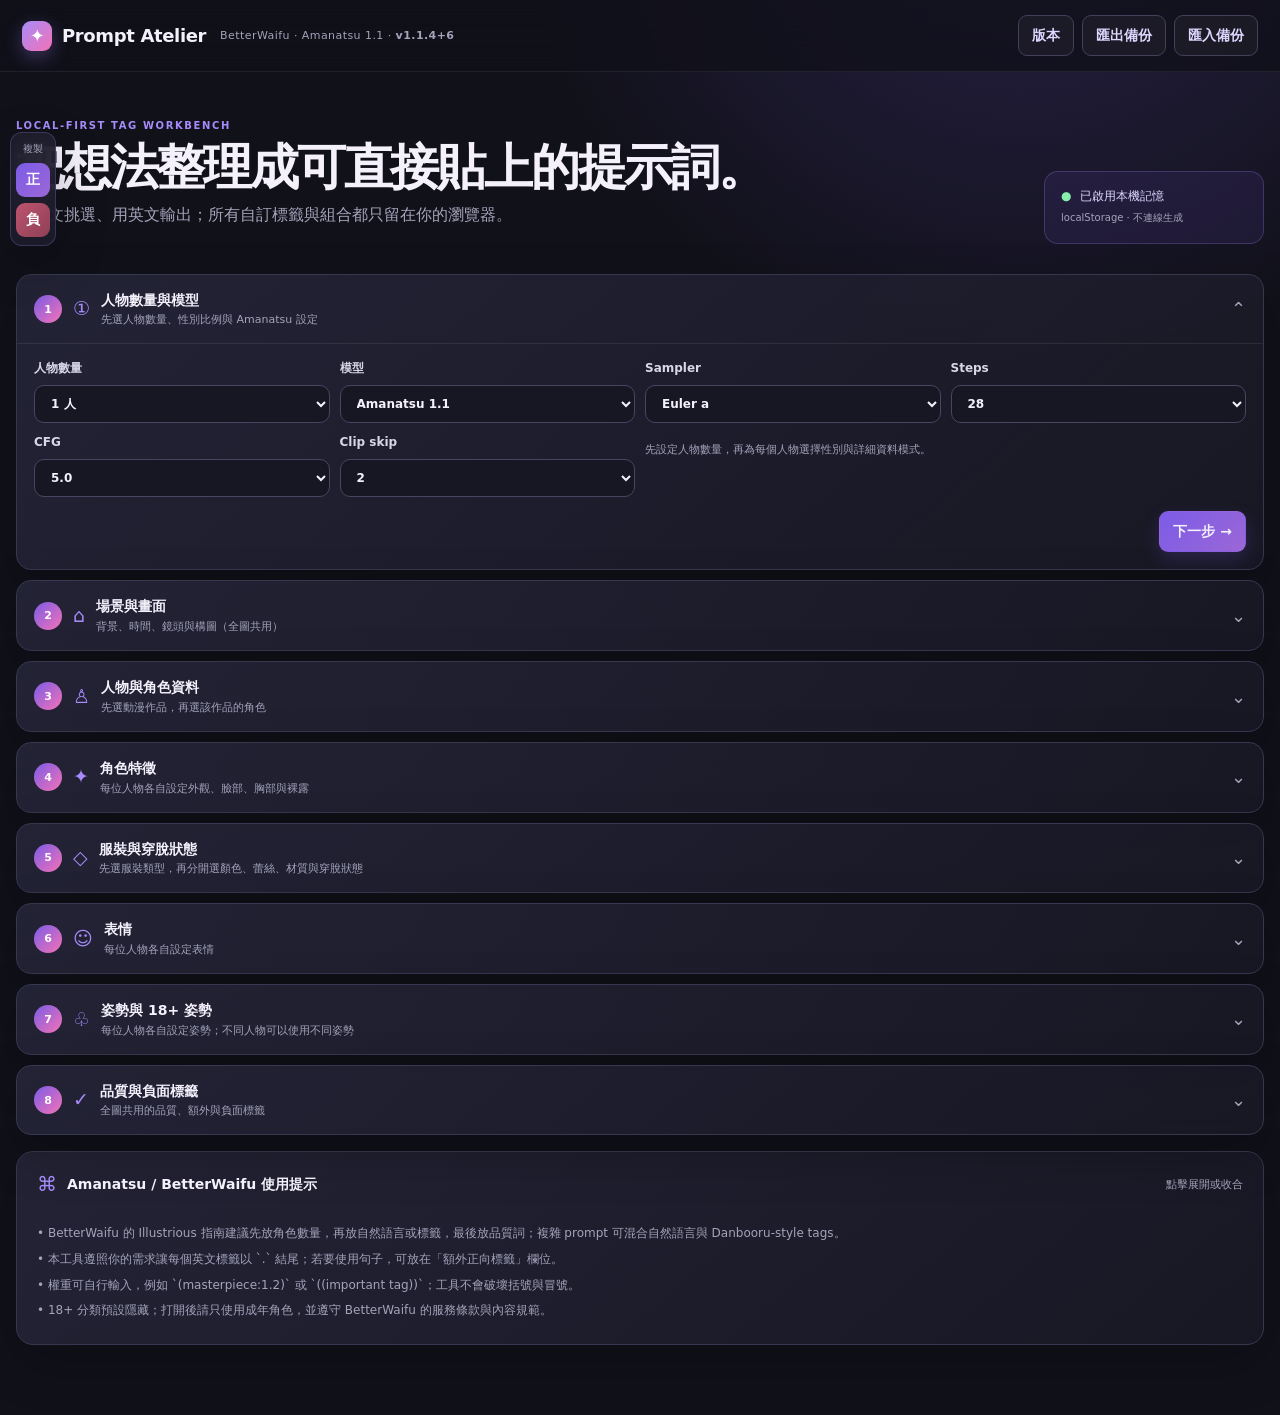
==== standalone_web/index.html @ db913378 "feat: add gothic styles and innerwear layering" ====
<!doctype html>
<html lang="zh-Hant">
<head>
  <meta charset="utf-8">
  <meta name="viewport" content="width=device-width, initial-scale=1">
  <meta name="theme-color" content="#11111a">
  <meta name="description" content="BetterWaifu Amanatsu 1.1 prompt tag builder">
  <link rel="manifest" href="manifest.webmanifest">
  <link rel="icon" href="icon.svg" type="image/svg+xml">
  <link rel="stylesheet" href="styles.css">
  <title>BetterWaifu Prompt Atelier</title>
</head>
<body>
  <header class="topbar">
    <div class="brand"><span class="brand-mark">✦</span><span>Prompt Atelier</span><small>BetterWaifu · Amanatsu 1.1 · <b id="app-version">v1.1.0+2</b></small></div>
    <div class="top-actions">
      <button class="ghost" id="version-btn">版本</button>
      <button class="ghost" id="export-btn">匯出備份</button>
      <button class="ghost" id="import-btn">匯入備份</button>
      <input id="import-file" type="file" accept="application/json,.json" hidden>
    </div>
  </header>

  <main class="shell">
    <section class="hero">
      <div>
        <p class="eyebrow">LOCAL-FIRST TAG WORKBENCH</p>
        <h1>把想法整理成可直接貼上的提示詞。</h1>
        <p class="subhead">用中文挑選、用英文輸出；所有自訂標籤與組合都只留在你的瀏覽器。</p>
      </div>
      <div class="hero-note"><span>●</span> 已啟用本機記憶<br><small>localStorage · 不連線生成</small></div>
    </section>

    <section id="wizard" class="wizard" aria-label="漸進式提示詞設定"></section>

    <section class="grid-layout">
      <div class="main-column">
        <article class="panel setup-panel">
          <div class="panel-heading"><div><p class="eyebrow">01 / SETUP</p><h2>組合設定</h2></div><span class="model-pill">✦ Amanatsu preset</span></div>
          <div class="control-grid">
            <label>目標模型<select id="model"><option>Amanatsu 1.1</option><option>Amanatsu（自訂設定）</option><option>通用 Danbooru</option></select></label>
            <label>角色型態<select id="gender"><option>女性</option><option>男性</option><option>混合</option></select></label>
            <label>角色人數<select id="people-count"><option value="1">1 人</option><option value="2">2 人</option><option value="3">3 人</option><option value="4">4 人</option><option value="5">5 人</option><option value="6">6 人</option></select></label>
          </div>
          <div class="control-grid settings-grid">
            <label>Sampler<select id="sampler"><option>Euler a</option><option>DPM++ 2M Karras</option><option>DPM++ SDE Karras</option><option>DDIM</option></select></label>
            <label>Steps<select id="steps"><option value="20">20</option><option value="24">24</option><option value="28">28</option><option value="32">32</option><option value="35">35</option><option value="40">40</option></select></label>
            <label>CFG<select id="cfg"><option>4.5</option><option>5.0</option><option>5.5</option><option>6.0</option><option>7.0</option></select></label>
            <label>Clip skip<select id="clip-skip"><option>1</option><option>2</option></select></label>
          </div>
          <p class="settings-hint">起始建議：Euler a · 28 steps · CFG 5 · Clip skip 2；請以自己的 seed 與畫面比例實測。</p>
          <label class="switch-row"><input type="checkbox" id="show-adult"><span class="switch"></span><span><b>顯示 18+ 標籤分類</b><small>包含胸部、裸露、性行為與性姿勢；只建立成年角色內容。</small></span></label>
          <div class="fields-row">
            <label class="grow">Amanatsu 品質前綴（可修改）<textarea id="preprompt" rows="2">masterpiece, best quality, newest, absurdres, highres</textarea><small>依參考指南預設；輸出在全部選取標籤之後。</small></label>
            <label class="grow">額外正向標籤<textarea id="extra-positive" rows="2" placeholder="可用中文或英文，以逗號或換行分隔"></textarea></label>
          </div>
          <label>負面標籤（Negative prompt）<textarea id="negative" rows="3">lowres, worst quality, bad quality, bad anatomy, bad hands, extra digits, multiple views, fewer digits, extra limbs, missing fingers, deformed, text, error, jpeg artifacts, watermark, unfinished, displeasing, signature, username, scan artifacts</textarea></label>
        </article>

        <article class="panel library-panel">
          <div class="panel-heading"><div><p class="eyebrow">02 / LIBRARY</p><h2>標籤資料庫</h2></div><button class="primary" id="add-tag-btn">＋ 新增標籤</button></div>
          <p class="panel-caption">點選標籤加入提示詞；輸出固定依照角色/特徵 → 服裝 → 表情 → 姿勢 → 其他排序。</p>
          <div class="search-line"><span>⌕</span><input id="search" placeholder="搜尋中文或英文標籤…"><button id="clear-search" class="icon-button" aria-label="清除搜尋">×</button></div>
          <div id="group-filters" class="filters"></div>
          <div id="tag-list" class="tag-list"></div>
        </article>
      </div>

      <aside class="side-column">
        <article class="panel output-panel">
          <div class="panel-heading"><div><p class="eyebrow">03 / OUTPUT</p><h2>輸出結果</h2><small class="version-inline">v<span id="output-version">1.1.2+4</span></small></div><div class="output-actions"><button class="icon-button" id="save-preset" title="儲存組合">▣</button><button class="icon-button" id="clear-all" title="清除目前組合的所有標籤">清除</button><button class="primary small" id="copy-positive">複製英文</button></div></div>
          <p class="panel-caption" id="selected-summary">已選 0 個資料庫標籤 · 英文每個標籤以句點結尾</p>
          <label>English prompt · 可直接貼上<textarea id="positive-output" class="output-text" readonly rows="8"></textarea></label>
          <label>中文翻譯與記憶欄位<textarea id="chinese-output" class="output-text" readonly rows="5"></textarea></label>
          <label>Negative prompt · 負面標籤<textarea id="negative-output" class="output-text" readonly rows="4"></textarea></label>
          <label>Negative prompt · 中文翻譯<textarea id="negative-chinese" class="output-text" readonly rows="4"></textarea></label>
          <div class="order-note">↳ <span id="order-summary"></span></div>
        </article>

        <article class="panel memory-panel">
          <div class="panel-heading"><div><p class="eyebrow">04 / MEMORY</p><h2>記憶與備份</h2></div></div>
          <p class="panel-caption">儲存在這個瀏覽器的 localStorage；清除網站資料會移除記憶。</p>
          <div id="preset-list" class="preset-list"></div>
        </article>
      </aside>
    </section>

    <details class="panel info-panel" open>
      <summary><span>⌘</span><b>Amanatsu / BetterWaifu 使用提示</b><small>點擊展開或收合</small></summary>
      <div class="info-copy">
        <p>• BetterWaifu 的 Illustrious 指南建議先放角色數量，再放自然語言或標籤，最後放品質詞；複雜 prompt 可混合自然語言與 Danbooru-style tags。</p>
        <p>• 本工具遵照你的需求讓每個英文標籤以 `.` 結尾；若要使用句子，可放在「額外正向標籤」欄位。</p>
        <p>• 權重可自行輸入，例如 `(masterpiece:1.2)` 或 `((important tag))`；工具不會破壞括號與冒號。</p>
        <p>• 18+ 分類預設隱藏；打開後請只使用成年角色，並遵守 BetterWaifu 的服務條款與內容規範。</p>
      </div>
    </details>
  </main>

  <div class="copy-rail" aria-label="固定複製列"><span>複製</span><button id="sticky-copy-positive" title="複製正向英文標籤">正</button><button id="sticky-copy-negative" title="複製負面英文標籤">負</button></div>

  <div id="toast" class="toast" role="status"></div>
  <dialog id="custom-dialog">
    <form method="dialog" id="custom-form" class="dialog-card">
      <div class="panel-heading"><div><p class="eyebrow">CUSTOM TAG</p><h2>新增自訂標籤</h2></div><button value="cancel" class="icon-button">×</button></div>
      <label>中文名稱<input id="custom-zh" required placeholder="例如：藍色外套"></label>
      <label>English tag<input id="custom-en" required placeholder="例如：blue jacket"></label>
      <label>分類與輸出順序<select id="custom-group"><option>自訂角色</option><option>自訂特徵</option><option>上衣</option><option>褲子</option><option>裙子</option><option>內衣</option><option>胸罩</option><option>內褲</option><option>襪子</option><option>鞋子</option><option>服裝</option><option>配件</option><option>服裝風格</option><option>上衣顏色</option><option>下身顏色</option><option>服裝顏色</option><option>服裝細節</option><option>服裝材質</option><option>穿脫狀態</option><option>表情</option><option>姿勢</option><option>場景</option><option>其他</option></select></label>
      <p class="dialog-hint">自訂內容只儲存在此瀏覽器，不會上傳。</p>
      <div class="dialog-actions"><button value="cancel" class="ghost">取消</button><button id="custom-submit" value="default" class="primary">加入並選取</button></div>
    </form>
  </dialog>
  <dialog id="character-dialog">
    <form method="dialog" id="character-form" class="dialog-card">
      <div class="panel-heading"><div><p class="eyebrow">CUSTOM CHARACTER</p><h2>新增動漫／角色資料</h2></div><button value="cancel" class="icon-button">×</button></div>
      <div class="dialog-grid"><label>動漫中文名稱<input id="character-anime-zh" required></label><label>Anime English name<input id="character-anime-en" required></label></div>
      <label>Anime tag<input id="character-anime-tag" placeholder="留白會由英文名稱產生"></label>
      <div class="dialog-grid"><label>角色中文名稱<input id="character-zh" required></label><label>Character English name<input id="character-en" required></label></div>
      <label>Character tag<input id="character-tag" required placeholder="例如: my_original_character"></label>
      <div class="dialog-grid"><label>角色特徵中文<input id="character-traits-zh" placeholder="粉紅頭髮, 呆毛, 綠眼睛"></label><label>Character traits English<input id="character-traits-en" placeholder="pink hair, ahoge, green eyes"></label></div>
      <p class="dialog-hint">特徵依逗號順序配對，儲存在本機並可在之後查詢。</p>
      <div class="dialog-actions"><button value="cancel" class="ghost">取消</button><button id="character-submit" value="default" class="primary">儲存角色</button></div>
    </form>
  </dialog>
  <dialog id="version-dialog">
    <section class="dialog-card">
      <div class="panel-heading"><div><p class="eyebrow">VERSION HISTORY</p><h2>版本更新紀錄</h2></div><button id="version-close" class="icon-button">×</button></div>
      <div id="version-history" class="version-history"></div>
      <div class="dialog-actions"><button id="version-ok" class="primary">知道了</button></div>
    </section>
  </dialog>
  <script src="version.js"></script>
  <script src="app.js"></script>
</body>
</html>
---- standalone_web/styles.css ----
:root {
  color-scheme: dark;
  --bg: #11111a;
  --bg-soft: #171725;
  --panel: rgba(28, 28, 43, .88);
  --panel-2: #202033;
  --line: #373750;
  --muted: #a4a3ba;
  --text: #f4f1fc;
  --purple: #a78bfa;
  --purple-2: #7c5ce7;
  --pink: #f472b6;
  --danger: #fb7185;
  --shadow: 0 18px 50px rgba(0,0,0,.24);
}
* { box-sizing: border-box; }
html { background: var(--bg); }
body { margin: 0; min-width: 320px; color: var(--text); background: radial-gradient(circle at 80% -10%, rgba(124,92,231,.23), transparent 32rem), var(--bg); font: 14px/1.55 Inter, ui-sans-serif, system-ui, -apple-system, "Segoe UI", sans-serif; }
button, input, textarea, select { font: inherit; }
button { cursor: pointer; }
.topbar { height: 72px; display: flex; align-items: center; justify-content: space-between; padding: 0 max(22px, calc((100vw - 1480px) / 2)); border-bottom: 1px solid rgba(255,255,255,.07); background: rgba(17,17,26,.82); backdrop-filter: blur(20px); position: sticky; top: 0; z-index: 5; }
.brand { display: flex; align-items: center; gap: 10px; font-size: 18px; font-weight: 760; letter-spacing: -.02em; }
.brand small { margin-left: 4px; color: var(--muted); font-weight: 500; font-size: 11px; letter-spacing: .04em; }
.brand-mark { display: grid; place-items: center; width: 30px; height: 30px; border-radius: 9px; color: #fff; background: linear-gradient(135deg, var(--purple), var(--pink)); box-shadow: 0 6px 18px rgba(167,139,250,.3); }
.top-actions { display: flex; gap: 8px; }
.shell { width: min(1480px, calc(100% - 32px)); margin: auto; padding: 46px 0 70px; }
.hero { display: flex; align-items: end; justify-content: space-between; gap: 30px; margin-bottom: 30px; }
.eyebrow { margin: 0 0 8px; color: var(--purple); font-size: 10px; font-weight: 800; letter-spacing: .16em; }
h1, h2, p { margin-top: 0; }
h1 { max-width: 780px; margin-bottom: 10px; font-size: clamp(28px, 4vw, 49px); line-height: 1.05; letter-spacing: -.045em; }
h2 { margin-bottom: 0; font-size: 20px; letter-spacing: -.025em; }
.subhead { color: var(--muted); font-size: 16px; }
.hero-note { min-width: 220px; padding: 14px 16px; border: 1px solid rgba(167,139,250,.24); border-radius: 14px; color: #ddd6fe; background: rgba(124,92,231,.1); font-size: 12px; line-height: 1.8; }
.hero-note span { color: #86efac; margin-right: 5px; }
.hero-note small { color: var(--muted); }
.grid-layout { display: grid; grid-template-columns: minmax(0, 1.45fr) minmax(360px, .9fr); gap: 16px; align-items: start; }
.grid-layout { display: none; }
.wizard { display: grid; gap: 10px; margin-bottom: 16px; }
.wizard-step { overflow: hidden; scroll-margin-top: 84px; border: 1px solid var(--line); border-radius: 15px; background: linear-gradient(140deg, rgba(36,36,55,.94), rgba(24,24,37,.9)); box-shadow: var(--shadow); }
.wizard-header { width: 100%; display: flex; align-items: center; gap: 11px; padding: 15px 17px; color: var(--text); border: 0; background: transparent; text-align: left; }
.wizard-header:hover { background: rgba(255,255,255,.04); }
.wizard-number { display: grid; place-items: center; width: 28px; height: 28px; flex: 0 0 auto; border-radius: 50%; color: #fff; background: linear-gradient(135deg, var(--purple-2), var(--pink)); font-weight: 800; font-size: 11px; }
.wizard-icon { color: var(--purple); font-size: 19px; }
.wizard-title { min-width: 0; flex: 1; }
.wizard-title b, .wizard-title small { display: block; }
.wizard-title small { overflow: hidden; color: var(--muted); font-size: 11px; text-overflow: ellipsis; white-space: nowrap; }
.wizard-chevron { color: var(--muted); font-size: 18px; }
.wizard-body { padding: 0 17px 17px; border-top: 1px solid rgba(255,255,255,.08); }
.wizard-body-inner { padding-top: 15px; }
.wizard-controls, .wizard-fields, .person-grid { display: grid; grid-template-columns: repeat(4, minmax(0, 1fr)); gap: 10px; }
.wizard-fields { grid-template-columns: repeat(2, minmax(0,1fr)); margin-top: 11px; }
.wizard-actions { display: flex; justify-content: flex-end; gap: 8px; margin-top: 14px; }
.wizard-note { margin: 8px 0 0; color: var(--muted); font-size: 11px; }
.wizard-filters { display: flex; gap: 7px; overflow-x: auto; padding: 12px 0 10px; }
.wizard-tags { display: flex; flex-wrap: wrap; gap: 8px; }
.wizard-filter-row { display: flex; gap: 7px; overflow-x: auto; padding: 0 0 10px; scrollbar-width: thin; }
.character-card { margin-top: 10px; padding: 12px; border: 1px solid #3b3b53; border-radius: 12px; background: rgba(255,255,255,.025); }
.character-card-head { display: flex; align-items: center; gap: 9px; }
.character-card-head b { margin-right: auto; }
.character-modes { display: flex; flex-wrap: wrap; gap: 7px; margin: 10px 0; }
.mode-chip { padding: 7px 10px; color: #c6c1d9; border: 1px solid #464660; border-radius: 999px; background: transparent; font-size: 11px; }
.mode-chip.active { color: #fff; border-color: var(--purple); background: rgba(124,92,231,.3); }
.character-results { display: flex; flex-wrap: wrap; gap: 7px; margin-top: 10px; }
.character-result { padding: 8px 10px; color: #ddd6e8; border: 1px solid #494961; border-radius: 9px; background: rgba(255,255,255,.035); text-align: left; font-size: 11px; }
.character-result.active { border-color: var(--purple); background: rgba(124,92,231,.3); }
.character-result small { display: block; color: var(--muted); font-size: 10px; }
.recent-label { margin-top: 10px; color: var(--muted); font-size: 11px; }
.copy-rail { position: fixed; left: 10px; top: 132px; z-index: 4; display: grid; gap: 6px; justify-items: center; padding: 8px 5px; border: 1px solid rgba(167,139,250,.24); border-radius: 12px; background: rgba(28,28,43,.9); backdrop-filter: blur(12px); box-shadow: var(--shadow); }
.copy-rail span { color: var(--muted); font-size: 10px; }
.copy-rail button { width: 34px; height: 34px; padding: 0; border: 0; border-radius: 9px; color: #fff; background: linear-gradient(135deg, var(--purple-2), #9b67d6); font-weight: 800; }
.copy-rail button:last-child { background: linear-gradient(135deg, #be536e, #8e4057); }
.version-inline { display: block; margin-top: 2px; color: var(--muted); font-size: 10px; }
.dialog-grid { display: grid; grid-template-columns: repeat(2, minmax(0,1fr)); gap: 10px; }
.main-column, .side-column { display: grid; gap: 16px; }
.panel { border: 1px solid var(--line); border-radius: 17px; background: linear-gradient(140deg, rgba(36,36,55,.94), rgba(24,24,37,.9)); box-shadow: var(--shadow); }
.setup-panel, .library-panel, .output-panel, .memory-panel { padding: 21px; }
.panel-heading { display: flex; justify-content: space-between; align-items: center; gap: 14px; margin-bottom: 12px; }
.panel-caption { margin-bottom: 16px; color: var(--muted); font-size: 12px; }
.model-pill { padding: 7px 10px; color: #ddd6fe; border: 1px solid rgba(167,139,250,.25); border-radius: 999px; background: rgba(167,139,250,.1); font-size: 11px; white-space: nowrap; }
.control-grid, .fields-row { display: grid; grid-template-columns: repeat(3, minmax(0,1fr)); gap: 12px; }
.settings-grid { margin-top: 12px; }
.settings-hint { margin: 6px 0 0; color: var(--muted); font-size: 11px; }
.fields-row { grid-template-columns: repeat(2, minmax(0,1fr)); margin-top: 13px; }
label { display: grid; gap: 7px; color: #d9d6e8; font-size: 12px; font-weight: 650; }
label small { color: var(--muted); font-size: 11px; font-weight: 450; }
input, textarea, select { width: 100%; padding: 10px 12px; color: var(--text); border: 1px solid #464660; border-radius: 10px; outline: none; background: #171724; transition: border .2s, box-shadow .2s; }
textarea { resize: vertical; min-height: 42px; }
input:focus, textarea:focus, select:focus { border-color: var(--purple); box-shadow: 0 0 0 3px rgba(167,139,250,.13); }
select { appearance: auto; }
.switch-row { display: flex; grid-template-columns: unset; align-items: center; gap: 10px; margin-top: 16px; padding: 11px 12px; border: 1px solid rgba(251,113,133,.2); border-radius: 12px; background: rgba(251,113,133,.06); }
.switch-row input { display: none; }
.switch { width: 36px; height: 21px; padding: 3px; flex: 0 0 auto; border-radius: 99px; background: #4a4a60; }
.switch::after { content: ''; display: block; width: 15px; height: 15px; border-radius: 50%; background: #d9d6e8; transition: transform .2s; }
.switch-row input:checked + .switch { background: var(--purple-2); }
.switch-row input:checked + .switch::after { transform: translateX(15px); background: #fff; }
.switch-row span:last-child { display: grid; gap: 1px; }
.switch-row b { font-size: 12px; }
.switch-row small { color: var(--muted); font-weight: 450; }
.fields-row + label { margin-top: 13px; }
.primary, .ghost, .icon-button { border: 1px solid transparent; border-radius: 9px; padding: 9px 13px; color: var(--text); font-weight: 700; }
.primary { background: linear-gradient(135deg, var(--purple-2), #9b67d6); box-shadow: 0 7px 18px rgba(124,92,231,.2); }
.primary:hover { filter: brightness(1.12); }
.primary.small { padding: 8px 11px; font-size: 12px; }
.ghost { border-color: #41415a; background: rgba(255,255,255,.035); color: #ddd6fe; }
.ghost:hover, .icon-button:hover { background: rgba(255,255,255,.09); }
.icon-button { padding: 6px 9px; border-color: transparent; background: transparent; color: #c7c2dc; font-size: 17px; }
.search-line { display: flex; align-items: center; gap: 8px; padding: 0 10px; border: 1px solid #464660; border-radius: 10px; background: #171724; }
.search-line span { color: var(--muted); font-size: 22px; transform: rotate(-20deg); }
.search-line input { padding: 10px 0; border: 0; background: transparent; box-shadow: none; }
.filters { display: flex; gap: 7px; overflow-x: auto; padding: 13px 0 10px; scrollbar-width: thin; }
.filter { flex: 0 0 auto; padding: 7px 10px; color: #c6c1d9; border: 1px solid #464660; border-radius: 999px; background: transparent; font-size: 11px; }
.filter.active { color: #fff; border-color: var(--purple); background: rgba(124,92,231,.28); }
.tag-list { display: flex; flex-wrap: wrap; gap: 8px; min-height: 84px; }
.tag { display: inline-flex; align-items: center; gap: 6px; padding: 7px 10px; color: #e9e5f6; border: 1px solid #4b4b64; border-radius: 9px; background: rgba(255,255,255,.04); font-size: 12px; text-align: left; }
.tag:hover { border-color: #b7a5ff; background: rgba(167,139,250,.12); }
.tag.selected { border-color: #b7a5ff; color: #fff; background: linear-gradient(135deg, rgba(124,92,231,.55), rgba(244,114,182,.2)); box-shadow: 0 3px 12px rgba(124,92,231,.18); }
.tag.adult { border-color: rgba(251,113,133,.35); }
.tag em { color: var(--muted); font-size: 11px; font-style: normal; }
.tag .adult-dot { color: var(--danger); font-size: 10px; }
.empty { width: 100%; padding: 22px 10px; color: var(--muted); text-align: center; }
.output-actions { display: flex; align-items: center; gap: 4px; }
.output-panel label { margin-top: 13px; }
.output-text { color: #f6efff; border-color: rgba(167,139,250,.25); background: #14141f; font-family: ui-monospace, SFMono-Regular, Menlo, monospace; font-size: 12px; line-height: 1.7; }
.order-note { margin-top: 14px; padding: 10px 11px; color: #ddd6fe; border-radius: 10px; background: rgba(167,139,250,.1); font-size: 11px; }
.preset-list { display: grid; gap: 7px; }
.preset-empty { padding: 10px 0; color: var(--muted); font-size: 12px; }
.preset { display: flex; align-items: center; gap: 9px; padding: 9px; border: 1px solid #3b3b53; border-radius: 10px; background: rgba(255,255,255,.025); }
.preset-number { display: grid; place-items: center; width: 24px; height: 24px; border-radius: 50%; color: #ddd6fe; background: rgba(124,92,231,.35); font-size: 11px; }
.preset-info { min-width: 0; flex: 1; }
.preset-info b, .preset-info small { display: block; overflow: hidden; text-overflow: ellipsis; white-space: nowrap; }
.preset-info small { color: var(--muted); font-size: 10px; }
.preset-actions { display: flex; }
.info-panel { margin-top: 16px; padding: 0; overflow: hidden; }
.info-panel summary { display: flex; align-items: center; gap: 10px; padding: 17px 20px; cursor: pointer; list-style: none; }
.info-panel summary::-webkit-details-marker { display: none; }
.info-panel summary > span { color: var(--purple); font-size: 20px; }
.info-panel summary small { margin-left: auto; color: var(--muted); font-size: 11px; }
.info-copy { padding: 0 20px 17px; color: var(--muted); font-size: 12px; }
.info-copy p { margin: 7px 0; }
.toast { position: fixed; left: 50%; bottom: 24px; z-index: 10; padding: 10px 15px; border: 1px solid rgba(167,139,250,.4); border-radius: 9px; color: #fff; background: #29283d; box-shadow: var(--shadow); opacity: 0; transform: translate(-50%, 12px); pointer-events: none; transition: .2s; }
.toast.show { opacity: 1; transform: translate(-50%, 0); }
dialog { width: min(480px, calc(100% - 26px)); padding: 0; border: 1px solid var(--line); border-radius: 16px; color: var(--text); background: #222235; box-shadow: var(--shadow); }
dialog::backdrop { background: rgba(6,6,12,.75); backdrop-filter: blur(3px); }
.dialog-card { display: grid; gap: 14px; padding: 21px; }
.dialog-card .panel-heading { margin-bottom: 0; }
.dialog-hint { margin: 0; color: var(--muted); font-size: 11px; }
.dialog-actions { display: flex; justify-content: end; gap: 8px; margin-top: 5px; }
.version-history { display: grid; gap: 10px; max-height: 48vh; overflow: auto; }
.version-entry { padding: 11px 12px; border: 1px solid #3b3b53; border-radius: 10px; background: rgba(255,255,255,.025); }
.version-entry b { color: #e9e5f6; font-size: 12px; }
.version-entry p { margin: 4px 0 0; color: var(--muted); font-size: 12px; }
@media (max-width: 1060px) { .grid-layout { grid-template-columns: 1fr; } .side-column { grid-template-columns: 1.1fr .9fr; align-items: start; } }
@media (max-width: 720px) { .shell { width: min(100% - 20px, 1480px); padding-top: 28px; } .topbar { height: 62px; padding: 0 12px; } .brand small { display: none; } .top-actions .ghost { padding: 7px 8px; font-size: 11px; } .hero { display: block; } .hero-note { margin-top: 16px; } .control-grid, .fields-row, .side-column { grid-template-columns: 1fr; } .setup-panel, .library-panel, .output-panel, .memory-panel { padding: 16px; } .panel-heading { align-items: flex-start; } .panel-heading .primary { white-space: nowrap; } h1 { font-size: 33px; } }
@media (max-width: 720px) { .copy-rail { left: 5px; top: 112px; } .shell { padding-left: 48px; width: calc(100% - 58px); margin-left: 0; } .wizard-controls, .wizard-fields, .person-grid, .dialog-grid { grid-template-columns: 1fr; } .wizard-body { padding-left: 12px; padding-right: 12px; } }
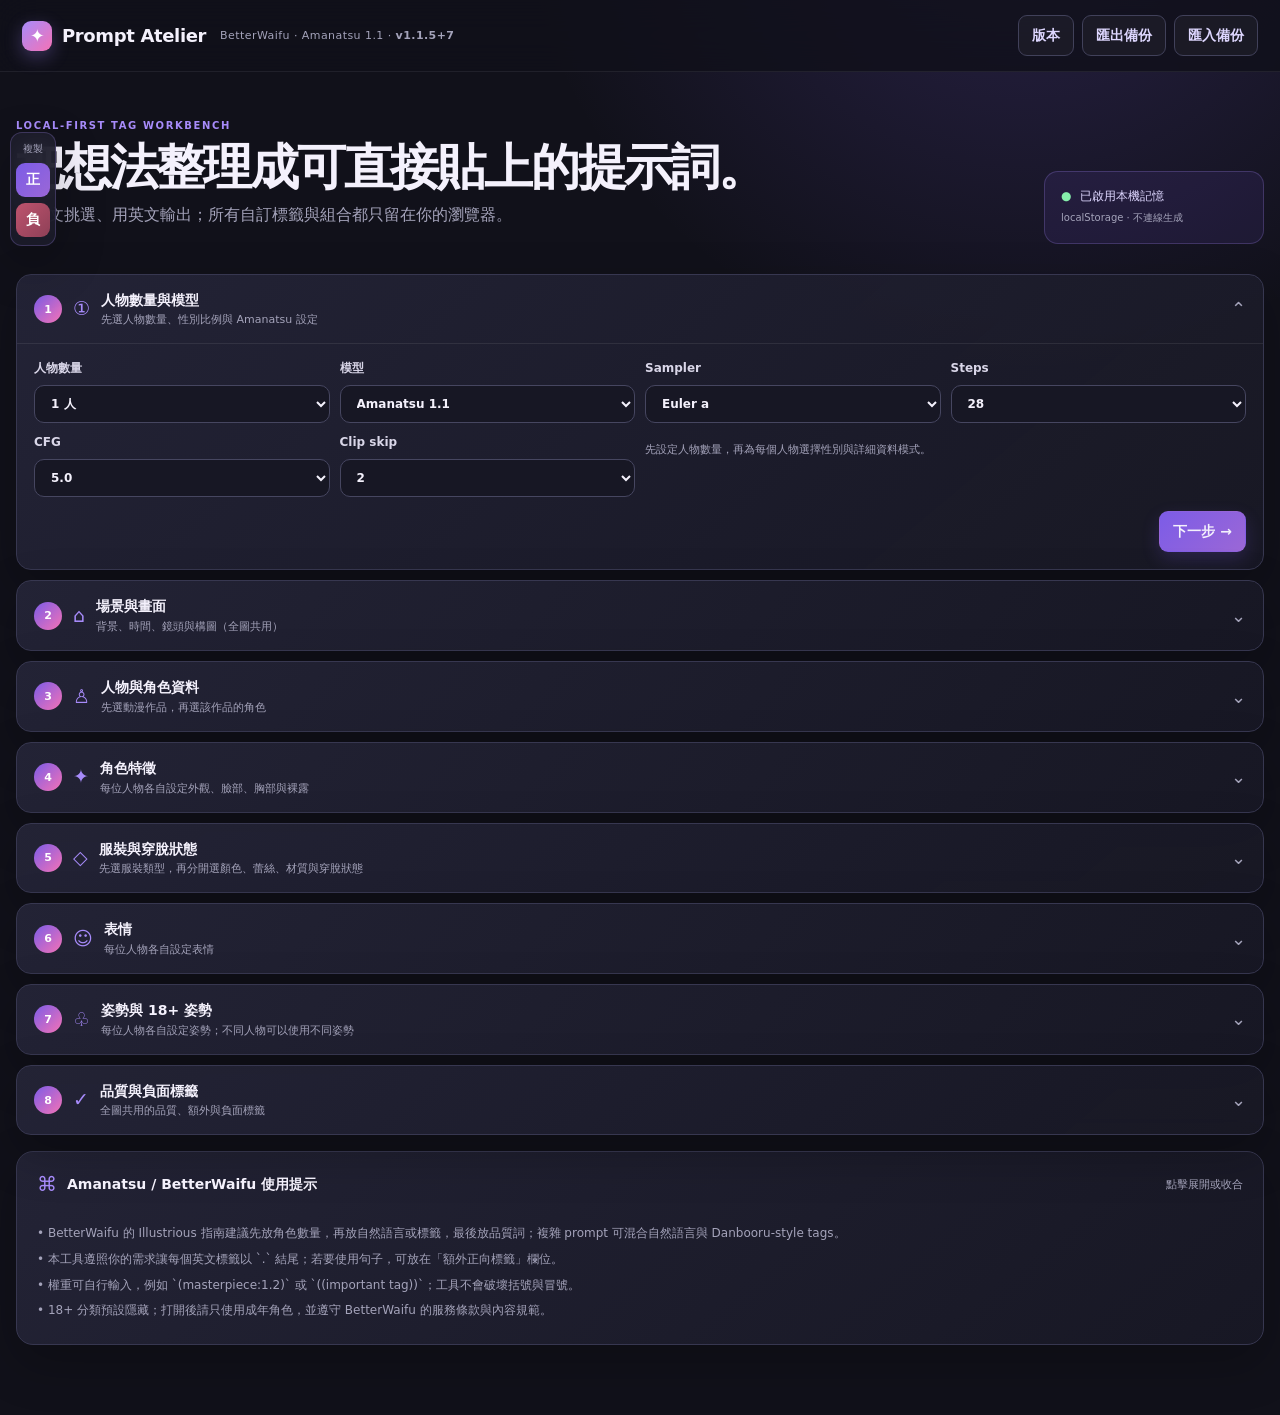
==== commit f1db17f5: "feat: add scene catalog and random outfits" ====
--- a/standalone_web/index.html
+++ b/standalone_web/index.html
@@ -104,7 +104,7 @@
       <div class="panel-heading"><div><p class="eyebrow">CUSTOM TAG</p><h2>新增自訂標籤</h2></div><button value="cancel" class="icon-button">×</button></div>
       <label>中文名稱<input id="custom-zh" required placeholder="例如：藍色外套"></label>
       <label>English tag<input id="custom-en" required placeholder="例如：blue jacket"></label>
-      <label>分類與輸出順序<select id="custom-group"><option>自訂角色</option><option>自訂特徵</option><option>上衣</option><option>褲子</option><option>裙子</option><option>內衣</option><option>胸罩</option><option>內褲</option><option>襪子</option><option>鞋子</option><option>服裝</option><option>配件</option><option>服裝風格</option><option>上衣顏色</option><option>下身顏色</option><option>服裝顏色</option><option>服裝細節</option><option>服裝材質</option><option>穿脫狀態</option><option>表情</option><option>姿勢</option><option>場景</option><option>其他</option></select></label>
+      <label>分類與輸出順序<select id="custom-group"><option>自訂角色</option><option>自訂特徵</option><option>上衣</option><option>褲子</option><option>裙子</option><option>內衣</option><option>胸罩</option><option>內褲</option><option>襪子</option><option>鞋子</option><option>服裝</option><option>配件</option><option>服裝風格</option><option>上衣風格</option><option>下身風格</option><option>上衣顏色</option><option>下身顏色</option><option>服裝顏色</option><option>服裝細節</option><option>服裝材質</option><option>穿脫狀態</option><option>表情</option><option>姿勢</option><option>場景</option><option>其他</option></select></label>
       <p class="dialog-hint">自訂內容只儲存在此瀏覽器，不會上傳。</p>
       <div class="dialog-actions"><button value="cancel" class="ghost">取消</button><button id="custom-submit" value="default" class="primary">加入並選取</button></div>
     </form>
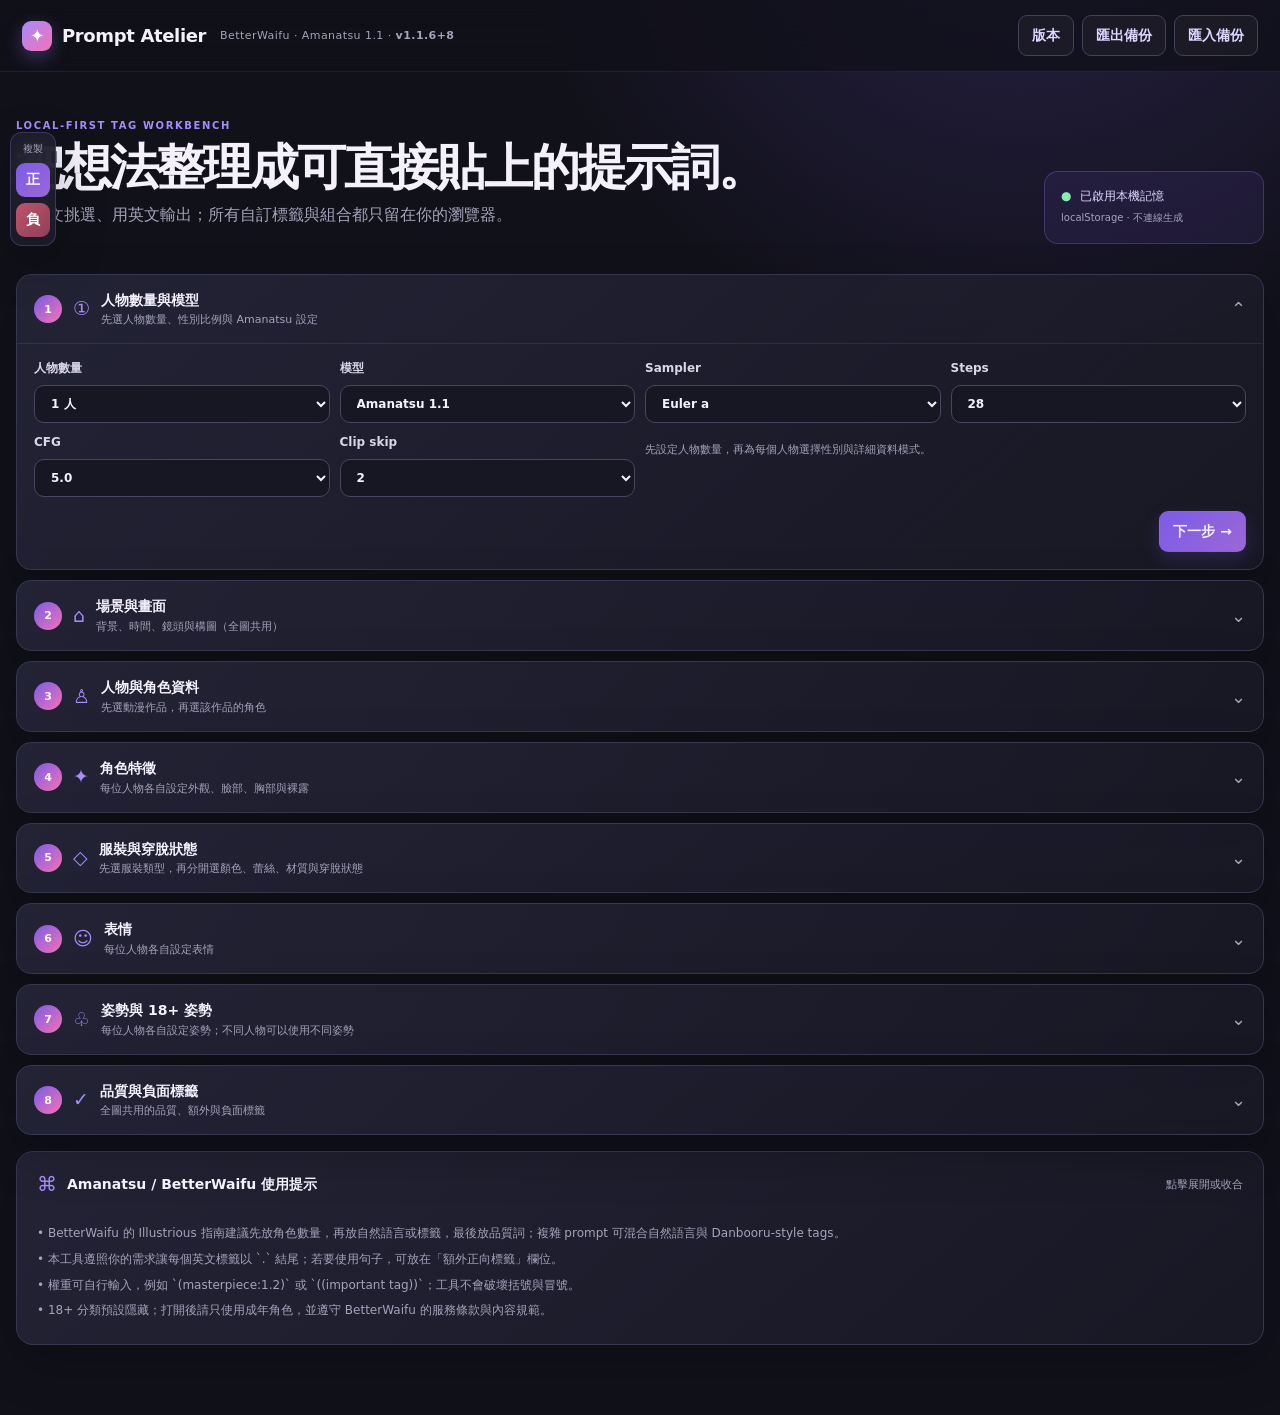
==== commit 081dc542: "feat: add editable negative tag library" ====
--- a/standalone_web/index.html
+++ b/standalone_web/index.html
@@ -55,6 +55,7 @@
             <label class="grow">額外正向標籤<textarea id="extra-positive" rows="2" placeholder="可用中文或英文，以逗號或換行分隔"></textarea></label>
           </div>
           <label>負面標籤（Negative prompt）<textarea id="negative" rows="3">lowres, worst quality, bad quality, bad anatomy, bad hands, extra digits, multiple views, fewer digits, extra limbs, missing fingers, deformed, text, error, jpeg artifacts, watermark, unfinished, displeasing, signature, username, scan artifacts</textarea></label>
+          <div id="negative-tools"></div>
         </article>
 
         <article class="panel library-panel">
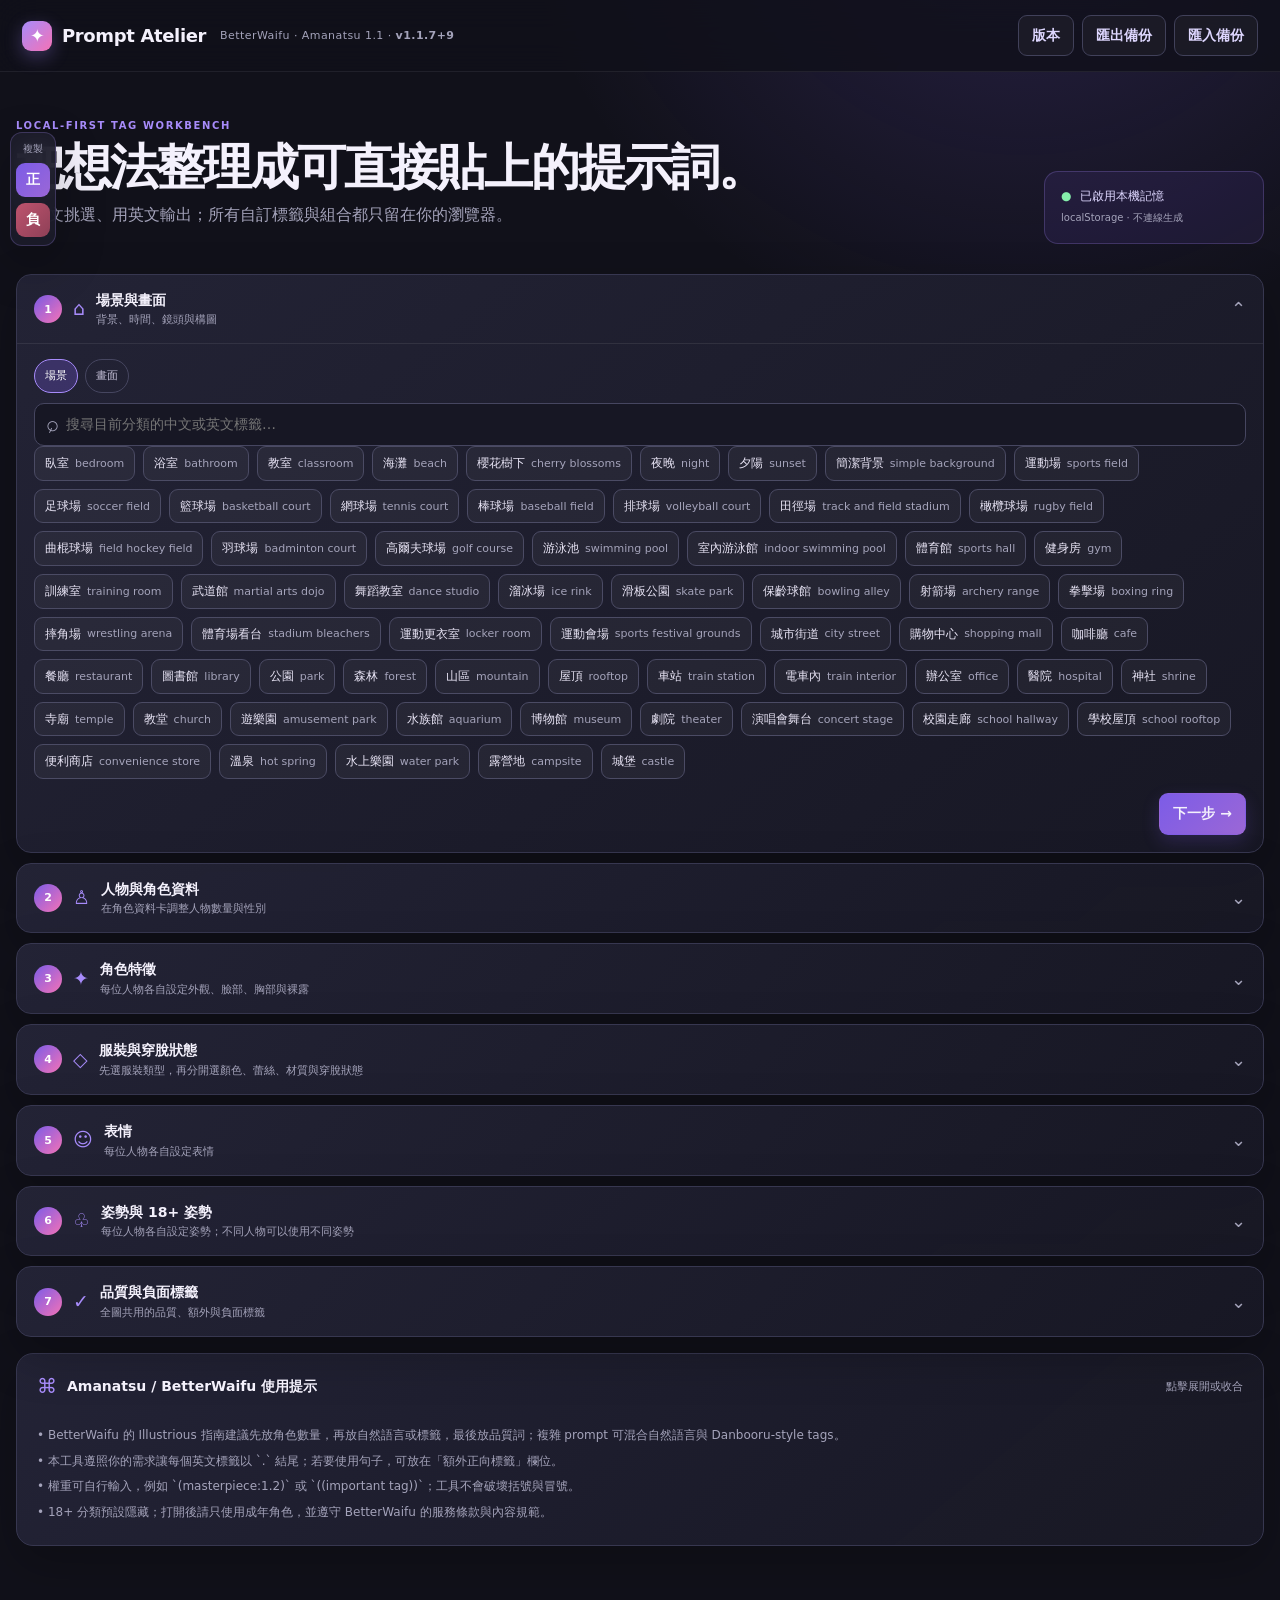
==== commit 3727a608: "feat: derive people count from character cards" ====
--- a/standalone_web/index.html
+++ b/standalone_web/index.html
@@ -37,18 +37,8 @@
       <div class="main-column">
         <article class="panel setup-panel">
           <div class="panel-heading"><div><p class="eyebrow">01 / SETUP</p><h2>組合設定</h2></div><span class="model-pill">✦ Amanatsu preset</span></div>
-          <div class="control-grid">
-            <label>目標模型<select id="model"><option>Amanatsu 1.1</option><option>Amanatsu（自訂設定）</option><option>通用 Danbooru</option></select></label>
-            <label>角色型態<select id="gender"><option>女性</option><option>男性</option><option>混合</option></select></label>
-            <label>角色人數<select id="people-count"><option value="1">1 人</option><option value="2">2 人</option><option value="3">3 人</option><option value="4">4 人</option><option value="5">5 人</option><option value="6">6 人</option></select></label>
-          </div>
-          <div class="control-grid settings-grid">
-            <label>Sampler<select id="sampler"><option>Euler a</option><option>DPM++ 2M Karras</option><option>DPM++ SDE Karras</option><option>DDIM</option></select></label>
-            <label>Steps<select id="steps"><option value="20">20</option><option value="24">24</option><option value="28">28</option><option value="32">32</option><option value="35">35</option><option value="40">40</option></select></label>
-            <label>CFG<select id="cfg"><option>4.5</option><option>5.0</option><option>5.5</option><option>6.0</option><option>7.0</option></select></label>
-            <label>Clip skip<select id="clip-skip"><option>1</option><option>2</option></select></label>
-          </div>
-          <p class="settings-hint">起始建議：Euler a · 28 steps · CFG 5 · Clip skip 2；請以自己的 seed 與畫面比例實測。</p>
+          <p class="panel-caption">人物數量與性別請在「人物與角色資料」區直接增加、減少人物卡片並分別設定。</p>
+          <p class="settings-hint">模型、Sampler、Steps、CFG、Clip skip 與 seed 請直接在 AI 生成網站設定；本工具只輸出提示標籤。</p>
           <label class="switch-row"><input type="checkbox" id="show-adult"><span class="switch"></span><span><b>顯示 18+ 標籤分類</b><small>包含胸部、裸露、性行為與性姿勢；只建立成年角色內容。</small></span></label>
           <div class="fields-row">
             <label class="grow">Amanatsu 品質前綴（可修改）<textarea id="preprompt" rows="2">masterpiece, best quality, newest, absurdres, highres</textarea><small>依參考指南預設；輸出在全部選取標籤之後。</small></label>
--- a/standalone_web/styles.css
+++ b/standalone_web/styles.css
@@ -57,6 +57,7 @@
 .character-card { margin-top: 10px; padding: 12px; border: 1px solid #3b3b53; border-radius: 12px; background: rgba(255,255,255,.025); }
 .character-card-head { display: flex; align-items: center; gap: 9px; }
 .character-card-head b { margin-right: auto; }
+.people-count-control { display: flex; align-items: center; justify-content: space-between; gap: 10px; margin-bottom: 8px; padding: 10px 12px; border: 1px solid var(--line); border-radius: 10px; background: rgba(255,255,255,.03); }
 .character-modes { display: flex; flex-wrap: wrap; gap: 7px; margin: 10px 0; }
 .mode-chip { padding: 7px 10px; color: #c6c1d9; border: 1px solid #464660; border-radius: 999px; background: transparent; font-size: 11px; }
 .mode-chip.active { color: #fff; border-color: var(--purple); background: rgba(124,92,231,.3); }
@@ -65,6 +66,10 @@
 .character-result.active { border-color: var(--purple); background: rgba(124,92,231,.3); }
 .character-result small { display: block; color: var(--muted); font-size: 10px; }
 .recent-label { margin-top: 10px; color: var(--muted); font-size: 11px; }
+.lookup-panel { margin: 10px 0 14px; padding: 12px; border: 1px solid rgba(167,139,250,.3); border-radius: 12px; background: rgba(124,92,231,.08); }
+.lookup-row { display: grid; grid-template-columns: minmax(0, 1fr) 150px auto; gap: 8px; align-items: end; }
+.lookup-box { display: grid; gap: 7px; margin-top: 10px; padding-top: 9px; border-top: 1px solid rgba(255,255,255,.1); }
+.remote-character-chip { display: inline-block; padding: 5px 8px; color: #d9d2e8; border: 1px solid #494961; border-radius: 999px; background: rgba(255,255,255,.035); font-size: 10px; }
 .copy-rail { position: fixed; left: 10px; top: 132px; z-index: 4; display: grid; gap: 6px; justify-items: center; padding: 8px 5px; border: 1px solid rgba(167,139,250,.24); border-radius: 12px; background: rgba(28,28,43,.9); backdrop-filter: blur(12px); box-shadow: var(--shadow); }
 .copy-rail span { color: var(--muted); font-size: 10px; }
 .copy-rail button { width: 34px; height: 34px; padding: 0; border: 0; border-radius: 9px; color: #fff; background: linear-gradient(135deg, var(--purple-2), #9b67d6); font-weight: 800; }
@@ -151,4 +156,4 @@
 .version-entry p { margin: 4px 0 0; color: var(--muted); font-size: 12px; }
 @media (max-width: 1060px) { .grid-layout { grid-template-columns: 1fr; } .side-column { grid-template-columns: 1.1fr .9fr; align-items: start; } }
 @media (max-width: 720px) { .shell { width: min(100% - 20px, 1480px); padding-top: 28px; } .topbar { height: 62px; padding: 0 12px; } .brand small { display: none; } .top-actions .ghost { padding: 7px 8px; font-size: 11px; } .hero { display: block; } .hero-note { margin-top: 16px; } .control-grid, .fields-row, .side-column { grid-template-columns: 1fr; } .setup-panel, .library-panel, .output-panel, .memory-panel { padding: 16px; } .panel-heading { align-items: flex-start; } .panel-heading .primary { white-space: nowrap; } h1 { font-size: 33px; } }
-@media (max-width: 720px) { .copy-rail { left: 5px; top: 112px; } .shell { padding-left: 48px; width: calc(100% - 58px); margin-left: 0; } .wizard-controls, .wizard-fields, .person-grid, .dialog-grid { grid-template-columns: 1fr; } .wizard-body { padding-left: 12px; padding-right: 12px; } }
+@media (max-width: 720px) { .copy-rail { left: 5px; top: 112px; } .shell { padding-left: 48px; width: calc(100% - 58px); margin-left: 0; } .wizard-controls, .wizard-fields, .person-grid, .dialog-grid, .lookup-row { grid-template-columns: 1fr; } .wizard-body { padding-left: 12px; padding-right: 12px; } }
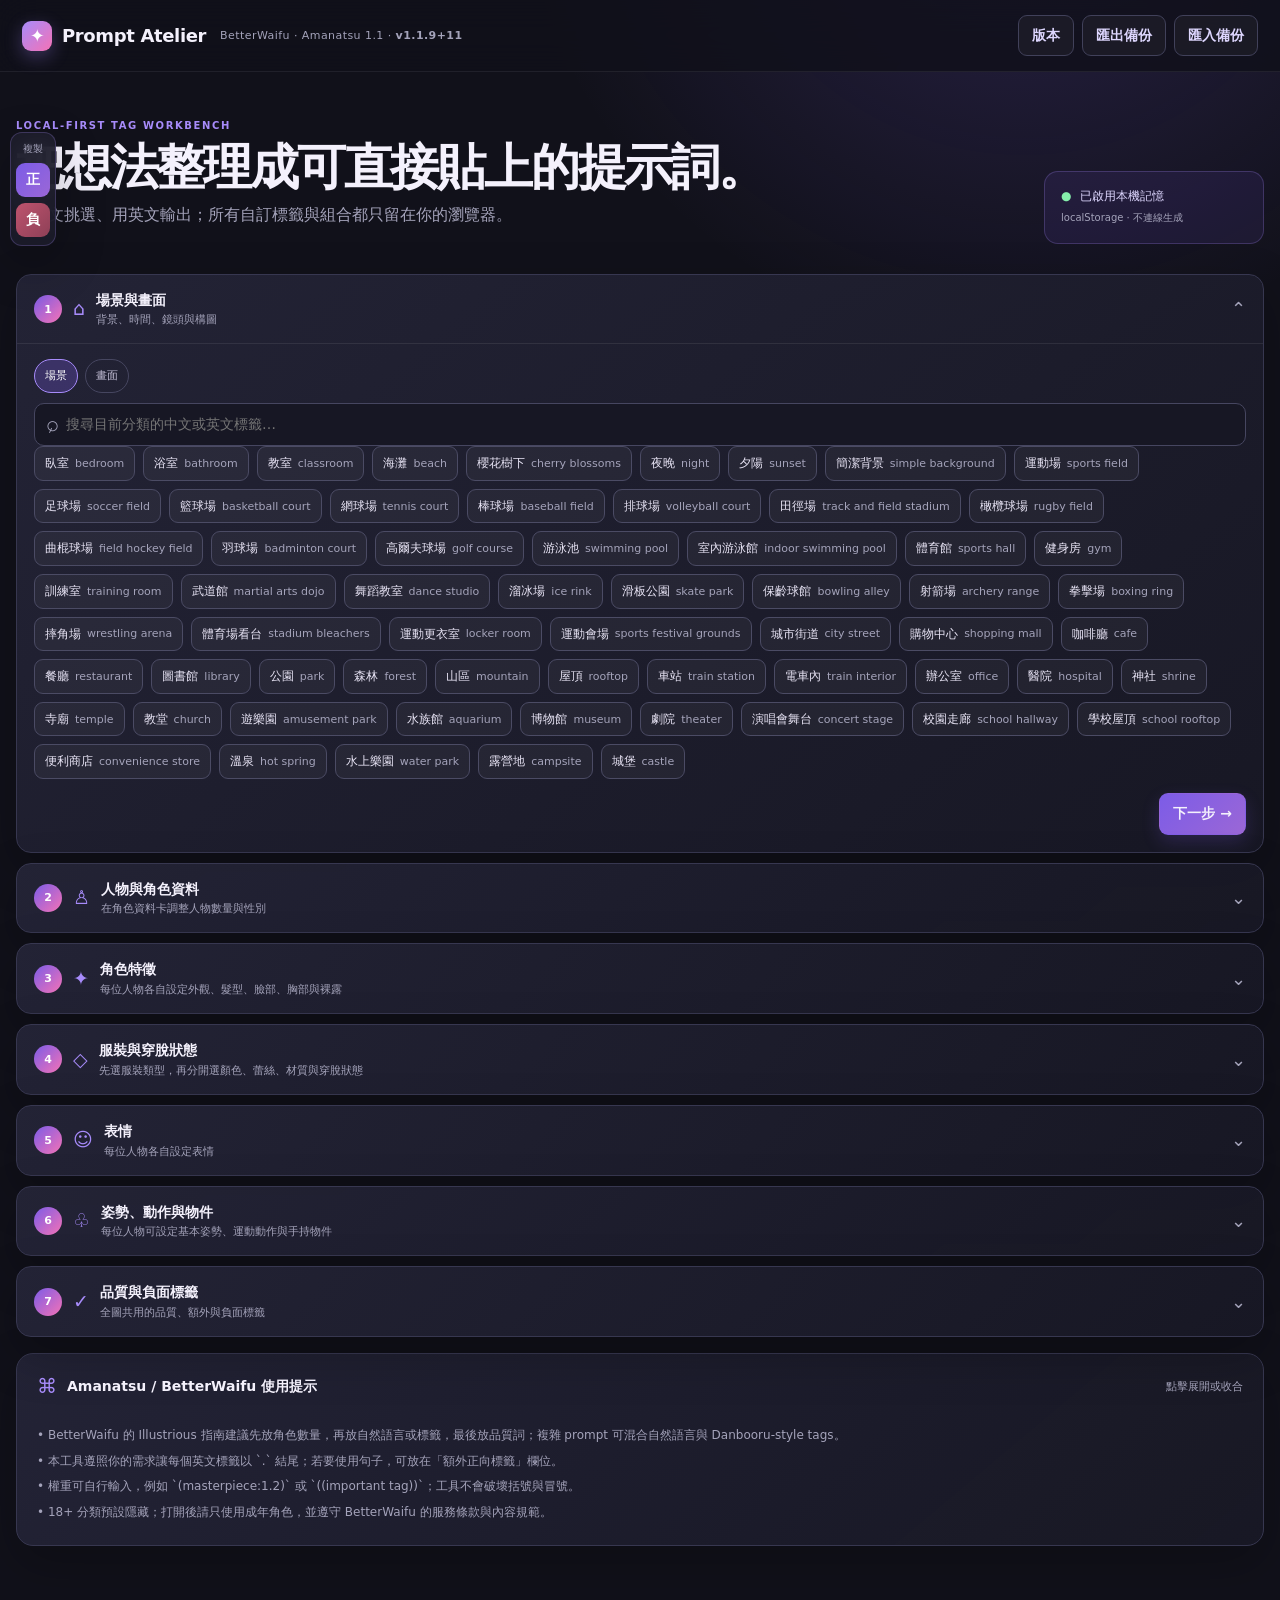
==== commit 4adff8a3: "feat: expand hairstyles actions and objects" ====
--- a/standalone_web/index.html
+++ b/standalone_web/index.html
@@ -95,7 +95,7 @@
       <div class="panel-heading"><div><p class="eyebrow">CUSTOM TAG</p><h2>新增自訂標籤</h2></div><button value="cancel" class="icon-button">×</button></div>
       <label>中文名稱<input id="custom-zh" required placeholder="例如：藍色外套"></label>
       <label>English tag<input id="custom-en" required placeholder="例如：blue jacket"></label>
-      <label>分類與輸出順序<select id="custom-group"><option>自訂角色</option><option>自訂特徵</option><option>上衣</option><option>褲子</option><option>裙子</option><option>內衣</option><option>胸罩</option><option>內褲</option><option>襪子</option><option>鞋子</option><option>服裝</option><option>配件</option><option>服裝風格</option><option>上衣風格</option><option>下身風格</option><option>上衣顏色</option><option>下身顏色</option><option>服裝顏色</option><option>服裝細節</option><option>服裝材質</option><option>穿脫狀態</option><option>表情</option><option>姿勢</option><option>場景</option><option>其他</option></select></label>
+      <label>分類與輸出順序<select id="custom-group"><option>自訂角色</option><option>自訂特徵</option><option>髮型</option><option>上衣</option><option>褲子</option><option>裙子</option><option>內衣</option><option>胸罩</option><option>內褲</option><option>襪子</option><option>鞋子</option><option>服裝</option><option>配件</option><option>服裝風格</option><option>上衣風格</option><option>下身風格</option><option>上衣顏色</option><option>下身顏色</option><option>服裝顏色</option><option>服裝細節</option><option>服裝材質</option><option>穿脫狀態</option><option>表情</option><option>姿勢</option><option>動作</option><option>物件</option><option>場景</option><option>其他</option></select></label>
       <p class="dialog-hint">自訂內容只儲存在此瀏覽器，不會上傳。</p>
       <div class="dialog-actions"><button value="cancel" class="ghost">取消</button><button id="custom-submit" value="default" class="primary">加入並選取</button></div>
     </form>
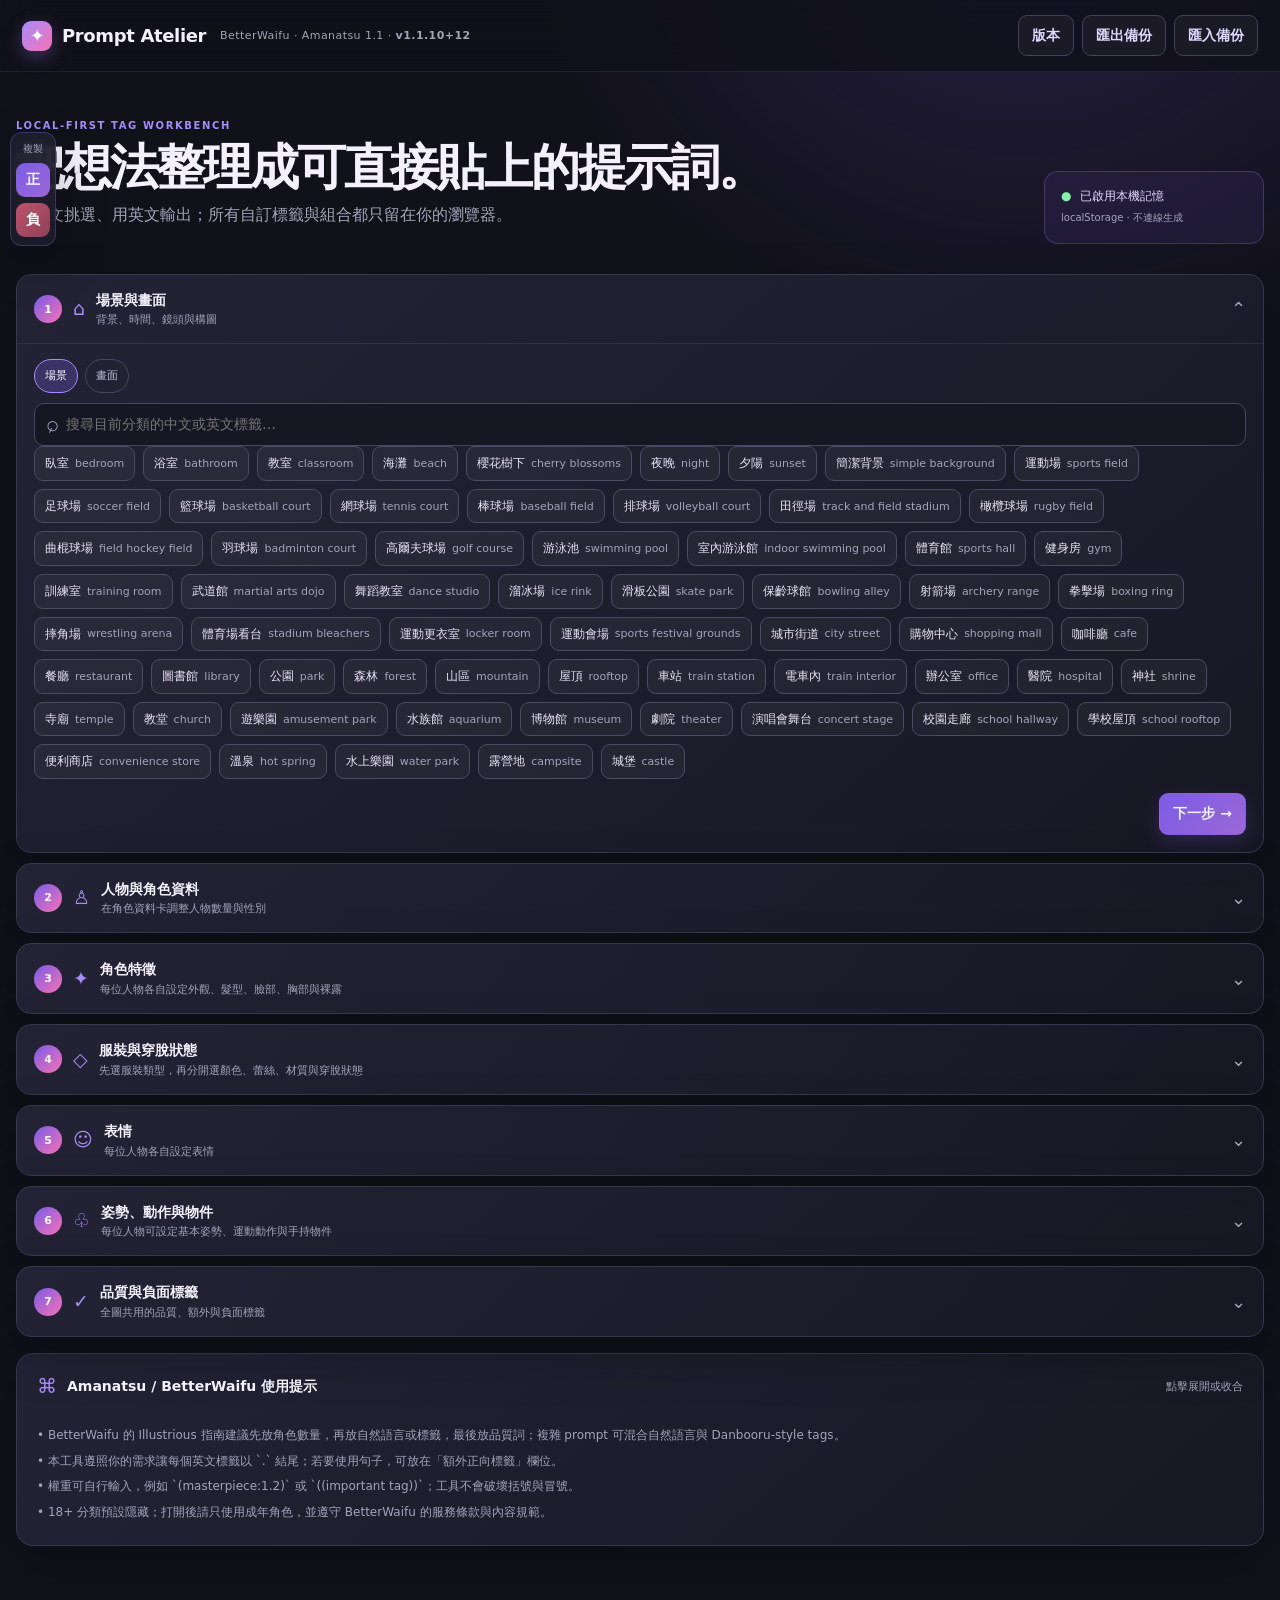
==== commit aec92c26: "feat: expand pose detail skirt lengths and anime aliases" ====
--- a/standalone_web/index.html
+++ b/standalone_web/index.html
@@ -95,7 +95,7 @@
       <div class="panel-heading"><div><p class="eyebrow">CUSTOM TAG</p><h2>新增自訂標籤</h2></div><button value="cancel" class="icon-button">×</button></div>
       <label>中文名稱<input id="custom-zh" required placeholder="例如：藍色外套"></label>
       <label>English tag<input id="custom-en" required placeholder="例如：blue jacket"></label>
-      <label>分類與輸出順序<select id="custom-group"><option>自訂角色</option><option>自訂特徵</option><option>髮型</option><option>上衣</option><option>褲子</option><option>裙子</option><option>內衣</option><option>胸罩</option><option>內褲</option><option>襪子</option><option>鞋子</option><option>服裝</option><option>配件</option><option>服裝風格</option><option>上衣風格</option><option>下身風格</option><option>上衣顏色</option><option>下身顏色</option><option>服裝顏色</option><option>服裝細節</option><option>服裝材質</option><option>穿脫狀態</option><option>表情</option><option>姿勢</option><option>動作</option><option>物件</option><option>場景</option><option>其他</option></select></label>
+      <label>分類與輸出順序<select id="custom-group"><option>自訂角色</option><option>自訂特徵</option><option>髮型</option><option>上衣</option><option>褲子</option><option>裙子</option><option>內衣</option><option>胸罩</option><option>內褲</option><option>襪子</option><option>鞋子</option><option>服裝</option><option>配件</option><option>配件顏色</option><option>服裝風格</option><option>上衣風格</option><option>下身風格</option><option>上衣顏色</option><option>下身顏色</option><option>服裝顏色</option><option>服裝細節</option><option>服裝材質</option><option>穿脫狀態</option><option>表情</option><option>姿勢</option><option>動作</option><option>物件</option><option>場景</option><option>其他</option></select></label>
       <p class="dialog-hint">自訂內容只儲存在此瀏覽器，不會上傳。</p>
       <div class="dialog-actions"><button value="cancel" class="ghost">取消</button><button id="custom-submit" value="default" class="primary">加入並選取</button></div>
     </form>
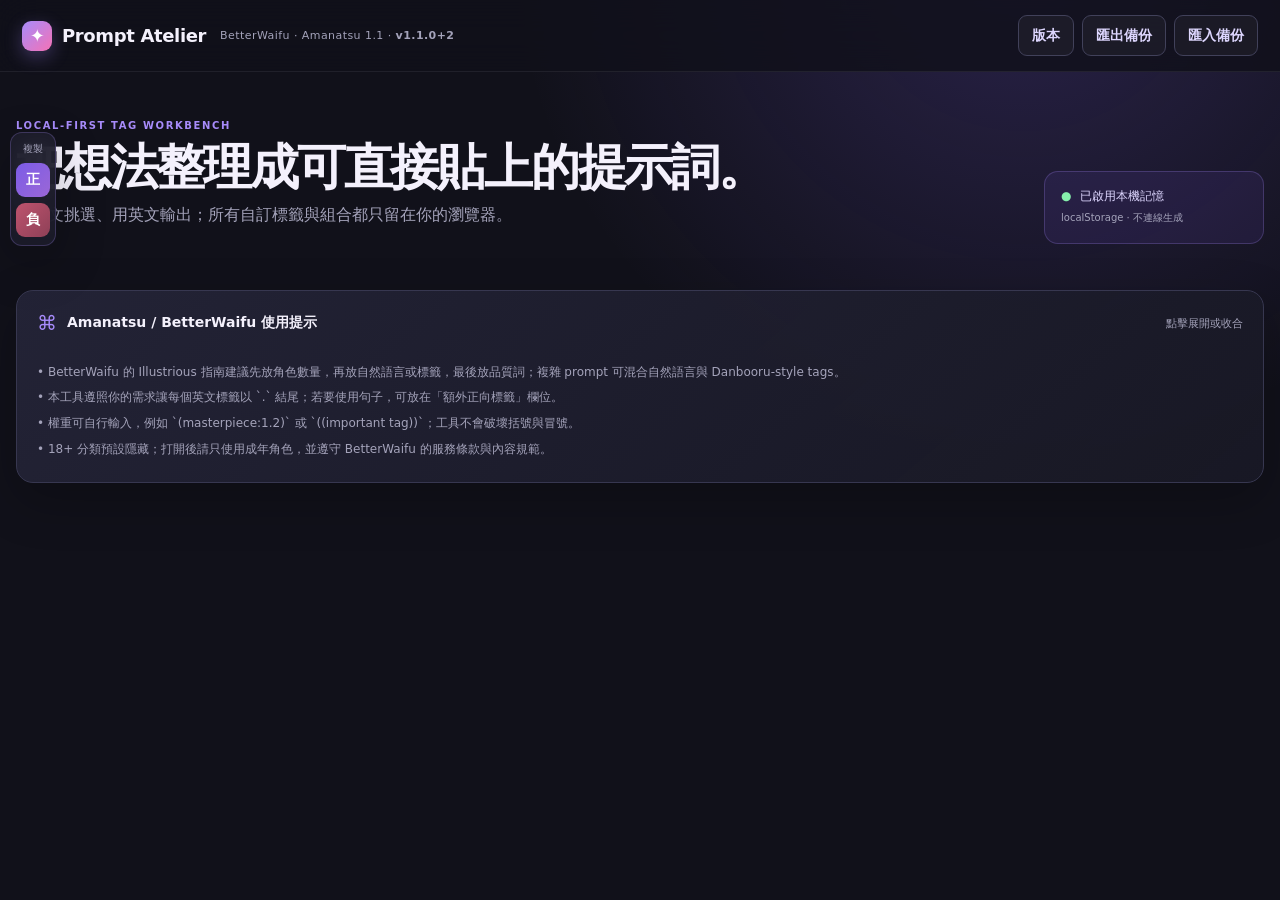
==== commit 5accaebd: "feat: translate extra positive tags and expand expression catalog" ====
--- a/standalone_web/index.html
+++ b/standalone_web/index.html
@@ -42,7 +42,7 @@
           <label class="switch-row"><input type="checkbox" id="show-adult"><span class="switch"></span><span><b>顯示 18+ 標籤分類</b><small>包含胸部、裸露、性行為與性姿勢；只建立成年角色內容。</small></span></label>
           <div class="fields-row">
             <label class="grow">Amanatsu 品質前綴（可修改）<textarea id="preprompt" rows="2">masterpiece, best quality, newest, absurdres, highres</textarea><small>依參考指南預設；輸出在全部選取標籤之後。</small></label>
-            <label class="grow">額外正向標籤<textarea id="extra-positive" rows="2" placeholder="可用中文或英文，以逗號或換行分隔"></textarea></label>
+          <label class="grow">額外正向標籤<textarea id="extra-positive" rows="2" placeholder="可輸入中文或英文，以逗號或換行分隔；中文會自動轉成英文標籤"></textarea></label>
           </div>
           <label>負面標籤（Negative prompt）<textarea id="negative" rows="3">lowres, worst quality, bad quality, bad anatomy, bad hands, extra digits, multiple views, fewer digits, extra limbs, missing fingers, deformed, text, error, jpeg artifacts, watermark, unfinished, displeasing, signature, username, scan artifacts</textarea></label>
           <div id="negative-tools"></div>
--- a/standalone_web/styles.css
+++ b/standalone_web/styles.css
@@ -51,18 +51,21 @@
 .wizard-fields { grid-template-columns: repeat(2, minmax(0,1fr)); margin-top: 11px; }
 .wizard-actions { display: flex; justify-content: flex-end; gap: 8px; margin-top: 14px; }
 .wizard-note { margin: 8px 0 0; color: var(--muted); font-size: 11px; }
-.wizard-filters { display: flex; gap: 7px; overflow-x: auto; padding: 12px 0 10px; }
-.wizard-tags { display: flex; flex-wrap: wrap; gap: 8px; }
-.wizard-filter-row { display: flex; gap: 7px; overflow-x: auto; padding: 0 0 10px; scrollbar-width: thin; }
+.wizard-filters, .wizard-filter-row, .filters { display: grid; grid-template-columns: repeat(auto-fit, minmax(min(100%, 124px), 1fr)); gap: 8px; overflow: visible; padding: 12px 0 10px; }
+.wizard-tags, .tag-list { display: grid; grid-template-columns: repeat(auto-fit, minmax(min(100%, 176px), 1fr)); gap: 8px; min-height: 84px; }
+.wizard-filter-row { padding-top: 0; }
+.wizard-filter-row .filter, .filters .filter, .wizard-filters button { width: 100%; min-width: 0; min-height: 40px; padding: 8px 10px; white-space: normal; line-height: 1.3; }
+.wizard-filters, .wizard-filter-row, .filters { display: flex; flex-wrap: nowrap; overflow-x: auto; padding-right: 2px; scrollbar-width: thin; }
+.wizard-filter-row .filter, .filters .filter, .wizard-filters button { width: auto; flex: 0 0 auto; min-width: max-content; }
 .character-card { margin-top: 10px; padding: 12px; border: 1px solid #3b3b53; border-radius: 12px; background: rgba(255,255,255,.025); }
 .character-card-head { display: flex; align-items: center; gap: 9px; }
 .character-card-head b { margin-right: auto; }
 .people-count-control { display: flex; align-items: center; justify-content: space-between; gap: 10px; margin-bottom: 8px; padding: 10px 12px; border: 1px solid var(--line); border-radius: 10px; background: rgba(255,255,255,.03); }
 .character-modes { display: flex; flex-wrap: wrap; gap: 7px; margin: 10px 0; }
-.mode-chip { padding: 7px 10px; color: #c6c1d9; border: 1px solid #464660; border-radius: 999px; background: transparent; font-size: 11px; }
+.mode-chip { min-height: 40px; padding: 9px 12px; color: #c6c1d9; border: 1px solid #464660; border-radius: 999px; background: transparent; font-size: 11px; line-height: 1.3; white-space: normal; }
 .mode-chip.active { color: #fff; border-color: var(--purple); background: rgba(124,92,231,.3); }
 .character-results { display: flex; flex-wrap: wrap; gap: 7px; margin-top: 10px; }
-.character-result { padding: 8px 10px; color: #ddd6e8; border: 1px solid #494961; border-radius: 9px; background: rgba(255,255,255,.035); text-align: left; font-size: 11px; }
+.character-result { flex: 1 1 180px; min-width: min(100%, 180px); min-height: 42px; padding: 9px 12px; color: #ddd6e8; border: 1px solid #494961; border-radius: 9px; background: rgba(255,255,255,.035); text-align: left; font-size: 11px; line-height: 1.35; white-space: normal; }
 .character-result.active { border-color: var(--purple); background: rgba(124,92,231,.3); }
 .character-result small { display: block; color: var(--muted); font-size: 10px; }
 .recent-label { margin-top: 10px; color: var(--muted); font-size: 11px; }
@@ -103,6 +106,7 @@
 .switch-row small { color: var(--muted); font-weight: 450; }
 .fields-row + label { margin-top: 13px; }
 .primary, .ghost, .icon-button { border: 1px solid transparent; border-radius: 9px; padding: 9px 13px; color: var(--text); font-weight: 700; }
+.primary, .ghost { min-height: 40px; }
 .primary { background: linear-gradient(135deg, var(--purple-2), #9b67d6); box-shadow: 0 7px 18px rgba(124,92,231,.2); }
 .primary:hover { filter: brightness(1.12); }
 .primary.small { padding: 8px 11px; font-size: 12px; }
@@ -112,11 +116,10 @@
 .search-line { display: flex; align-items: center; gap: 8px; padding: 0 10px; border: 1px solid #464660; border-radius: 10px; background: #171724; }
 .search-line span { color: var(--muted); font-size: 22px; transform: rotate(-20deg); }
 .search-line input { padding: 10px 0; border: 0; background: transparent; box-shadow: none; }
-.filters { display: flex; gap: 7px; overflow-x: auto; padding: 13px 0 10px; scrollbar-width: thin; }
-.filter { flex: 0 0 auto; padding: 7px 10px; color: #c6c1d9; border: 1px solid #464660; border-radius: 999px; background: transparent; font-size: 11px; }
+.filter { min-width: 0; padding: 8px 10px; color: #c6c1d9; border: 1px solid #464660; border-radius: 999px; background: transparent; font-size: 11px; line-height: 1.3; }
 .filter.active { color: #fff; border-color: var(--purple); background: rgba(124,92,231,.28); }
-.tag-list { display: flex; flex-wrap: wrap; gap: 8px; min-height: 84px; }
-.tag { display: inline-flex; align-items: center; gap: 6px; padding: 7px 10px; color: #e9e5f6; border: 1px solid #4b4b64; border-radius: 9px; background: rgba(255,255,255,.04); font-size: 12px; text-align: left; }
+.tag { display: flex; align-items: flex-start; justify-content: space-between; flex-wrap: wrap; gap: 6px; width: 100%; min-width: 0; min-height: 56px; padding: 9px 11px; color: #e9e5f6; border: 1px solid #4b4b64; border-radius: 9px; background: rgba(255,255,255,.04); font-size: 12px; line-height: 1.35; text-align: left; white-space: normal; }
+.tag span, .tag em { min-width: 0; overflow-wrap: anywhere; }
 .tag:hover { border-color: #b7a5ff; background: rgba(167,139,250,.12); }
 .tag.selected { border-color: #b7a5ff; color: #fff; background: linear-gradient(135deg, rgba(124,92,231,.55), rgba(244,114,182,.2)); box-shadow: 0 3px 12px rgba(124,92,231,.18); }
 .tag.adult { border-color: rgba(251,113,133,.35); }
@@ -155,5 +158,6 @@
 .version-entry b { color: #e9e5f6; font-size: 12px; }
 .version-entry p { margin: 4px 0 0; color: var(--muted); font-size: 12px; }
 @media (max-width: 1060px) { .grid-layout { grid-template-columns: 1fr; } .side-column { grid-template-columns: 1.1fr .9fr; align-items: start; } }
-@media (max-width: 720px) { .shell { width: min(100% - 20px, 1480px); padding-top: 28px; } .topbar { height: 62px; padding: 0 12px; } .brand small { display: none; } .top-actions .ghost { padding: 7px 8px; font-size: 11px; } .hero { display: block; } .hero-note { margin-top: 16px; } .control-grid, .fields-row, .side-column { grid-template-columns: 1fr; } .setup-panel, .library-panel, .output-panel, .memory-panel { padding: 16px; } .panel-heading { align-items: flex-start; } .panel-heading .primary { white-space: nowrap; } h1 { font-size: 33px; } }
+@media (max-width: 720px) { .shell { width: min(100% - 20px, 1480px); padding-top: 28px; } .topbar { height: 62px; padding: 0 12px; } .brand small { display: none; } .top-actions .ghost { padding: 7px 8px; font-size: 11px; } .hero { display: block; } .hero-note { margin-top: 16px; } .control-grid, .fields-row, .side-column { grid-template-columns: 1fr; } .setup-panel, .library-panel, .output-panel, .memory-panel { padding: 16px; } .panel-heading { align-items: flex-start; } .panel-heading .primary { white-space: nowrap; } h1 { font-size: 33px; } .wizard-filters, .wizard-filter-row, .filters { grid-template-columns: repeat(auto-fit, minmax(min(100%, 112px), 1fr)); } .wizard-tags, .tag-list { grid-template-columns: 1fr; } .tag { min-height: 52px; padding: 9px 11px; font-size: 13px; } .tag em { font-size: 12px; } .mode-chip { flex: 1 1 140px; } }
 @media (max-width: 720px) { .copy-rail { left: 5px; top: 112px; } .shell { padding-left: 48px; width: calc(100% - 58px); margin-left: 0; } .wizard-controls, .wizard-fields, .person-grid, .dialog-grid, .lookup-row { grid-template-columns: 1fr; } .wizard-body { padding-left: 12px; padding-right: 12px; } }
+@media (min-width: 721px) and (max-width: 1100px) { .wizard-tags, .tag-list { grid-template-columns: repeat(auto-fit, minmax(160px, 1fr)); } }
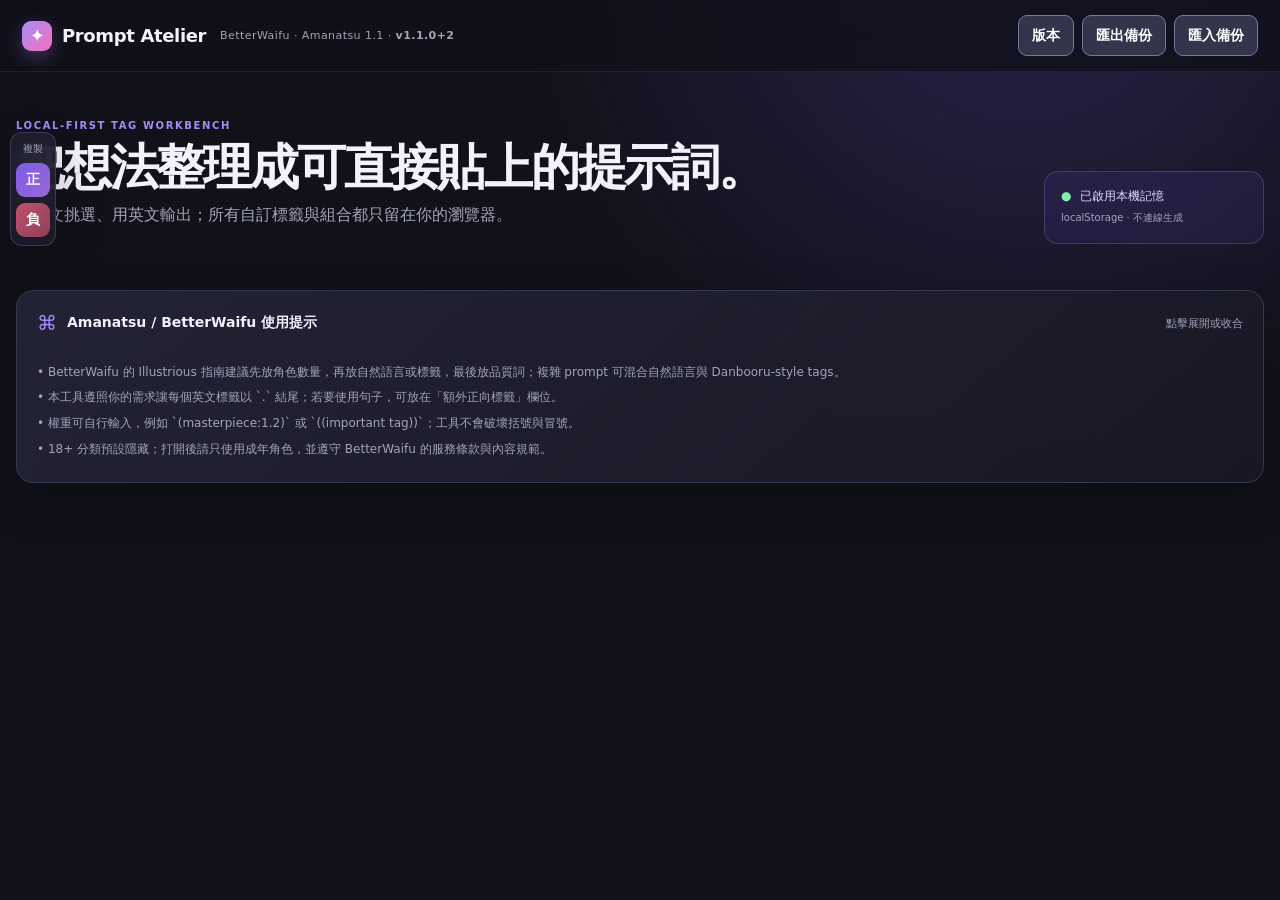
==== commit 8cf35f73: "feat: make generated Chinese tags removable" ====
--- a/standalone_web/index.html
+++ b/standalone_web/index.html
@@ -62,7 +62,7 @@
           <div class="panel-heading"><div><p class="eyebrow">03 / OUTPUT</p><h2>輸出結果</h2><small class="version-inline">v<span id="output-version">1.1.2+4</span></small></div><div class="output-actions"><button class="icon-button" id="save-preset" title="儲存組合">▣</button><button class="icon-button" id="clear-all" title="清除目前組合的所有標籤">清除</button><button class="primary small" id="copy-positive">複製英文</button></div></div>
           <p class="panel-caption" id="selected-summary">已選 0 個資料庫標籤 · 英文每個標籤以句點結尾</p>
           <label>English prompt · 可直接貼上<textarea id="positive-output" class="output-text" readonly rows="8"></textarea></label>
-          <label>中文翻譯與記憶欄位<textarea id="chinese-output" class="output-text" readonly rows="5"></textarea></label>
+          <div class="output-block"><div class="output-label">中文翻譯與記憶欄位</div><div id="chinese-output" class="output-tag-field"></div></div>
           <label>Negative prompt · 負面標籤<textarea id="negative-output" class="output-text" readonly rows="4"></textarea></label>
           <label>Negative prompt · 中文翻譯<textarea id="negative-chinese" class="output-text" readonly rows="4"></textarea></label>
           <div class="order-note">↳ <span id="order-summary"></span></div>
@@ -95,7 +95,7 @@
       <div class="panel-heading"><div><p class="eyebrow">CUSTOM TAG</p><h2>新增自訂標籤</h2></div><button value="cancel" class="icon-button">×</button></div>
       <label>中文名稱<input id="custom-zh" required placeholder="例如：藍色外套"></label>
       <label>English tag<input id="custom-en" required placeholder="例如：blue jacket"></label>
-      <label>分類與輸出順序<select id="custom-group"><option>自訂角色</option><option>自訂特徵</option><option>髮型</option><option>上衣</option><option>褲子</option><option>裙子</option><option>內衣</option><option>胸罩</option><option>內褲</option><option>襪子</option><option>鞋子</option><option>服裝</option><option>配件</option><option>配件顏色</option><option>服裝風格</option><option>上衣風格</option><option>下身風格</option><option>上衣顏色</option><option>下身顏色</option><option>服裝顏色</option><option>服裝細節</option><option>服裝材質</option><option>穿脫狀態</option><option>表情</option><option>姿勢</option><option>動作</option><option>物件</option><option>場景</option><option>其他</option></select></label>
+      <label>分類與輸出順序<select id="custom-group"><option>自訂角色</option><option>自訂特徵</option><option>髮型</option><option>上衣</option><option>褲子</option><option>裙子</option><option>內衣</option><option>胸罩</option><option>內褲</option><option>襪子</option><option>鞋子</option><option>服裝</option><option>配件</option><option>配件顏色</option><option>服裝風格</option><option>上衣風格</option><option>下身風格</option><option>上衣顏色</option><option>下身顏色</option><option>服裝顏色</option><option>服裝細節</option><option>服裝材質</option><option>穿脫狀態</option><option>表情</option><option>姿勢</option><option>動作</option><option>物件</option><option>成人道具</option><option>場景</option><option>其他</option></select></label>
       <p class="dialog-hint">自訂內容只儲存在此瀏覽器，不會上傳。</p>
       <div class="dialog-actions"><button value="cancel" class="ghost">取消</button><button id="custom-submit" value="default" class="primary">加入並選取</button></div>
     </form>
--- a/standalone_web/styles.css
+++ b/standalone_web/styles.css
@@ -11,6 +11,10 @@
   --purple-2: #7c5ce7;
   --pink: #f472b6;
   --danger: #fb7185;
+  --button-bg: #34344d;
+  --button-border: #77779b;
+  --button-selected-bg: #c4b5fd;
+  --button-selected-text: #171326;
   --shadow: 0 18px 50px rgba(0,0,0,.24);
 }
 * { box-sizing: border-box; }
@@ -55,18 +59,20 @@
 .wizard-tags, .tag-list { display: grid; grid-template-columns: repeat(auto-fit, minmax(min(100%, 176px), 1fr)); gap: 8px; min-height: 84px; }
 .wizard-filter-row { padding-top: 0; }
 .wizard-filter-row .filter, .filters .filter, .wizard-filters button { width: 100%; min-width: 0; min-height: 40px; padding: 8px 10px; white-space: normal; line-height: 1.3; }
-.wizard-filters, .wizard-filter-row, .filters { display: flex; flex-wrap: nowrap; overflow-x: auto; padding-right: 2px; scrollbar-width: thin; }
-.wizard-filter-row .filter, .filters .filter, .wizard-filters button { width: auto; flex: 0 0 auto; min-width: max-content; }
+.wizard-filters, .wizard-filter-row, .filters { display: flex; flex-wrap: wrap; overflow-x: visible; padding-right: 2px; scrollbar-width: thin; }
+.wizard-filter-row .filter, .filters .filter, .wizard-filters button { width: max-content; flex: 0 0 auto; min-width: max-content; padding: 10px 15px; white-space: nowrap; line-height: 1.35; }
 .character-card { margin-top: 10px; padding: 12px; border: 1px solid #3b3b53; border-radius: 12px; background: rgba(255,255,255,.025); }
 .character-card-head { display: flex; align-items: center; gap: 9px; }
 .character-card-head b { margin-right: auto; }
 .people-count-control { display: flex; align-items: center; justify-content: space-between; gap: 10px; margin-bottom: 8px; padding: 10px 12px; border: 1px solid var(--line); border-radius: 10px; background: rgba(255,255,255,.03); }
 .character-modes { display: flex; flex-wrap: wrap; gap: 7px; margin: 10px 0; }
-.mode-chip { min-height: 40px; padding: 9px 12px; color: #c6c1d9; border: 1px solid #464660; border-radius: 999px; background: transparent; font-size: 11px; line-height: 1.3; white-space: normal; }
-.mode-chip.active { color: #fff; border-color: var(--purple); background: rgba(124,92,231,.3); }
+.mode-chip { min-height: 40px; padding: 9px 12px; color: #fff; border: 1px solid var(--button-border); border-radius: 999px; background: var(--button-bg); font-size: 11px; line-height: 1.3; white-space: normal; }
+.mode-chip:hover { border-color: #c4b5fd; background: #484866; }
+.mode-chip.active { color: var(--button-selected-text); border-color: #f0eaff; background: var(--button-selected-bg); }
 .character-results { display: flex; flex-wrap: wrap; gap: 7px; margin-top: 10px; }
-.character-result { flex: 1 1 180px; min-width: min(100%, 180px); min-height: 42px; padding: 9px 12px; color: #ddd6e8; border: 1px solid #494961; border-radius: 9px; background: rgba(255,255,255,.035); text-align: left; font-size: 11px; line-height: 1.35; white-space: normal; }
-.character-result.active { border-color: var(--purple); background: rgba(124,92,231,.3); }
+.character-result { flex: 1 1 180px; min-width: min(100%, 180px); min-height: 42px; padding: 9px 12px; color: #fff; border: 1px solid var(--button-border); border-radius: 9px; background: var(--button-bg); text-align: left; font-size: 11px; line-height: 1.35; white-space: normal; }
+.character-result:hover { border-color: #c4b5fd; background: #484866; }
+.character-result.active { color: var(--button-selected-text); border-color: #f0eaff; background: var(--button-selected-bg); }
 .character-result small { display: block; color: var(--muted); font-size: 10px; }
 .recent-label { margin-top: 10px; color: var(--muted); font-size: 11px; }
 .lookup-panel { margin: 10px 0 14px; padding: 12px; border: 1px solid rgba(167,139,250,.3); border-radius: 12px; background: rgba(124,92,231,.08); }
@@ -107,27 +113,38 @@
 .fields-row + label { margin-top: 13px; }
 .primary, .ghost, .icon-button { border: 1px solid transparent; border-radius: 9px; padding: 9px 13px; color: var(--text); font-weight: 700; }
 .primary, .ghost { min-height: 40px; }
-.primary { background: linear-gradient(135deg, var(--purple-2), #9b67d6); box-shadow: 0 7px 18px rgba(124,92,231,.2); }
-.primary:hover { filter: brightness(1.12); }
+.primary { color: var(--button-selected-text); border-color: #efe7ff; background: linear-gradient(135deg, #c4b5fd, #f0abfc); box-shadow: 0 7px 18px rgba(196,181,253,.22); }
+.primary:hover { color: #100d1e; background: linear-gradient(135deg, #ddd6fe, #f5c2ff); filter: none; }
 .primary.small { padding: 8px 11px; font-size: 12px; }
-.ghost { border-color: #41415a; background: rgba(255,255,255,.035); color: #ddd6fe; }
-.ghost:hover, .icon-button:hover { background: rgba(255,255,255,.09); }
-.icon-button { padding: 6px 9px; border-color: transparent; background: transparent; color: #c7c2dc; font-size: 17px; }
+.ghost { border-color: var(--button-border); background: var(--button-bg); color: #fff; }
+.ghost:hover, .icon-button:hover { border-color: #c4b5fd; background: #484866; color: #fff; }
+.icon-button { padding: 6px 9px; border-color: var(--button-border); background: var(--button-bg); color: #fff; font-size: 17px; }
 .search-line { display: flex; align-items: center; gap: 8px; padding: 0 10px; border: 1px solid #464660; border-radius: 10px; background: #171724; }
 .search-line span { color: var(--muted); font-size: 22px; transform: rotate(-20deg); }
 .search-line input { padding: 10px 0; border: 0; background: transparent; box-shadow: none; }
-.filter { min-width: 0; padding: 8px 10px; color: #c6c1d9; border: 1px solid #464660; border-radius: 999px; background: transparent; font-size: 11px; line-height: 1.3; }
-.filter.active { color: #fff; border-color: var(--purple); background: rgba(124,92,231,.28); }
-.tag { display: flex; align-items: flex-start; justify-content: space-between; flex-wrap: wrap; gap: 6px; width: 100%; min-width: 0; min-height: 56px; padding: 9px 11px; color: #e9e5f6; border: 1px solid #4b4b64; border-radius: 9px; background: rgba(255,255,255,.04); font-size: 12px; line-height: 1.35; text-align: left; white-space: normal; }
+.filter { min-width: max-content; padding: 10px 15px; color: #fff; border: 1px solid var(--button-border); border-radius: 999px; background: var(--button-bg); font-size: 12px; line-height: 1.35; white-space: nowrap; }
+.filter:hover { border-color: #c4b5fd; background: #484866; }
+.filter.active { color: var(--button-selected-text); border-color: #f0eaff; background: var(--button-selected-bg); }
+.tag { display: flex; align-items: flex-start; justify-content: space-between; flex-wrap: wrap; gap: 6px; width: 100%; min-width: 0; min-height: 56px; padding: 9px 11px; color: #fff; border: 1px solid var(--button-border); border-radius: 9px; background: var(--button-bg); font-size: 12px; line-height: 1.35; text-align: left; white-space: normal; }
 .tag span, .tag em { min-width: 0; overflow-wrap: anywhere; }
 .tag:hover { border-color: #b7a5ff; background: rgba(167,139,250,.12); }
-.tag.selected { border-color: #b7a5ff; color: #fff; background: linear-gradient(135deg, rgba(124,92,231,.55), rgba(244,114,182,.2)); box-shadow: 0 3px 12px rgba(124,92,231,.18); }
-.tag.adult { border-color: rgba(251,113,133,.35); }
+.tag.selected { border-color: #f0eaff; color: var(--button-selected-text); background: linear-gradient(135deg, #c4b5fd, #f0abfc); box-shadow: 0 3px 12px rgba(196,181,253,.24); }
+.tag.selected em { color: #3d3155; }
+.tag.adult { border-color: #fb7185; }
 .tag em { color: var(--muted); font-size: 11px; font-style: normal; }
 .tag .adult-dot { color: var(--danger); font-size: 10px; }
 .empty { width: 100%; padding: 22px 10px; color: var(--muted); text-align: center; }
 .output-actions { display: flex; align-items: center; gap: 4px; }
 .output-panel label { margin-top: 13px; }
+.output-block { margin-top: 13px; }
+.output-label { margin-bottom: 7px; font-size: 12px; font-weight: 700; }
+.output-tag-field { min-height: 150px; padding: 12px; border: 1px solid rgba(167,139,250,.25); border-radius: 10px; color: #f6efff; background: #14141f; font-size: 12px; line-height: 1.7; }
+.output-person-count, .output-empty { color: var(--muted); font-size: 11px; }
+.output-tag-list { display: flex; flex-wrap: wrap; gap: 7px; margin-top: 10px; }
+.output-tag { display: inline-flex; align-items: center; gap: 8px; max-width: 100%; padding: 7px 9px; border: 1px solid var(--button-border); border-radius: 999px; color: #fff; background: var(--button-bg); font-size: 12px; line-height: 1.3; text-align: left; }
+.output-tag:hover { border-color: #f0eaff; background: #484866; }
+.output-tag b { color: #ffd6e0; font-size: 16px; line-height: .8; }
+.output-description { margin: 11px 0 0; color: #ddd6fe; font-size: 11px; line-height: 1.6; overflow-wrap: anywhere; }
 .output-text { color: #f6efff; border-color: rgba(167,139,250,.25); background: #14141f; font-family: ui-monospace, SFMono-Regular, Menlo, monospace; font-size: 12px; line-height: 1.7; }
 .order-note { margin-top: 14px; padding: 10px 11px; color: #ddd6fe; border-radius: 10px; background: rgba(167,139,250,.1); font-size: 11px; }
 .preset-list { display: grid; gap: 7px; }
